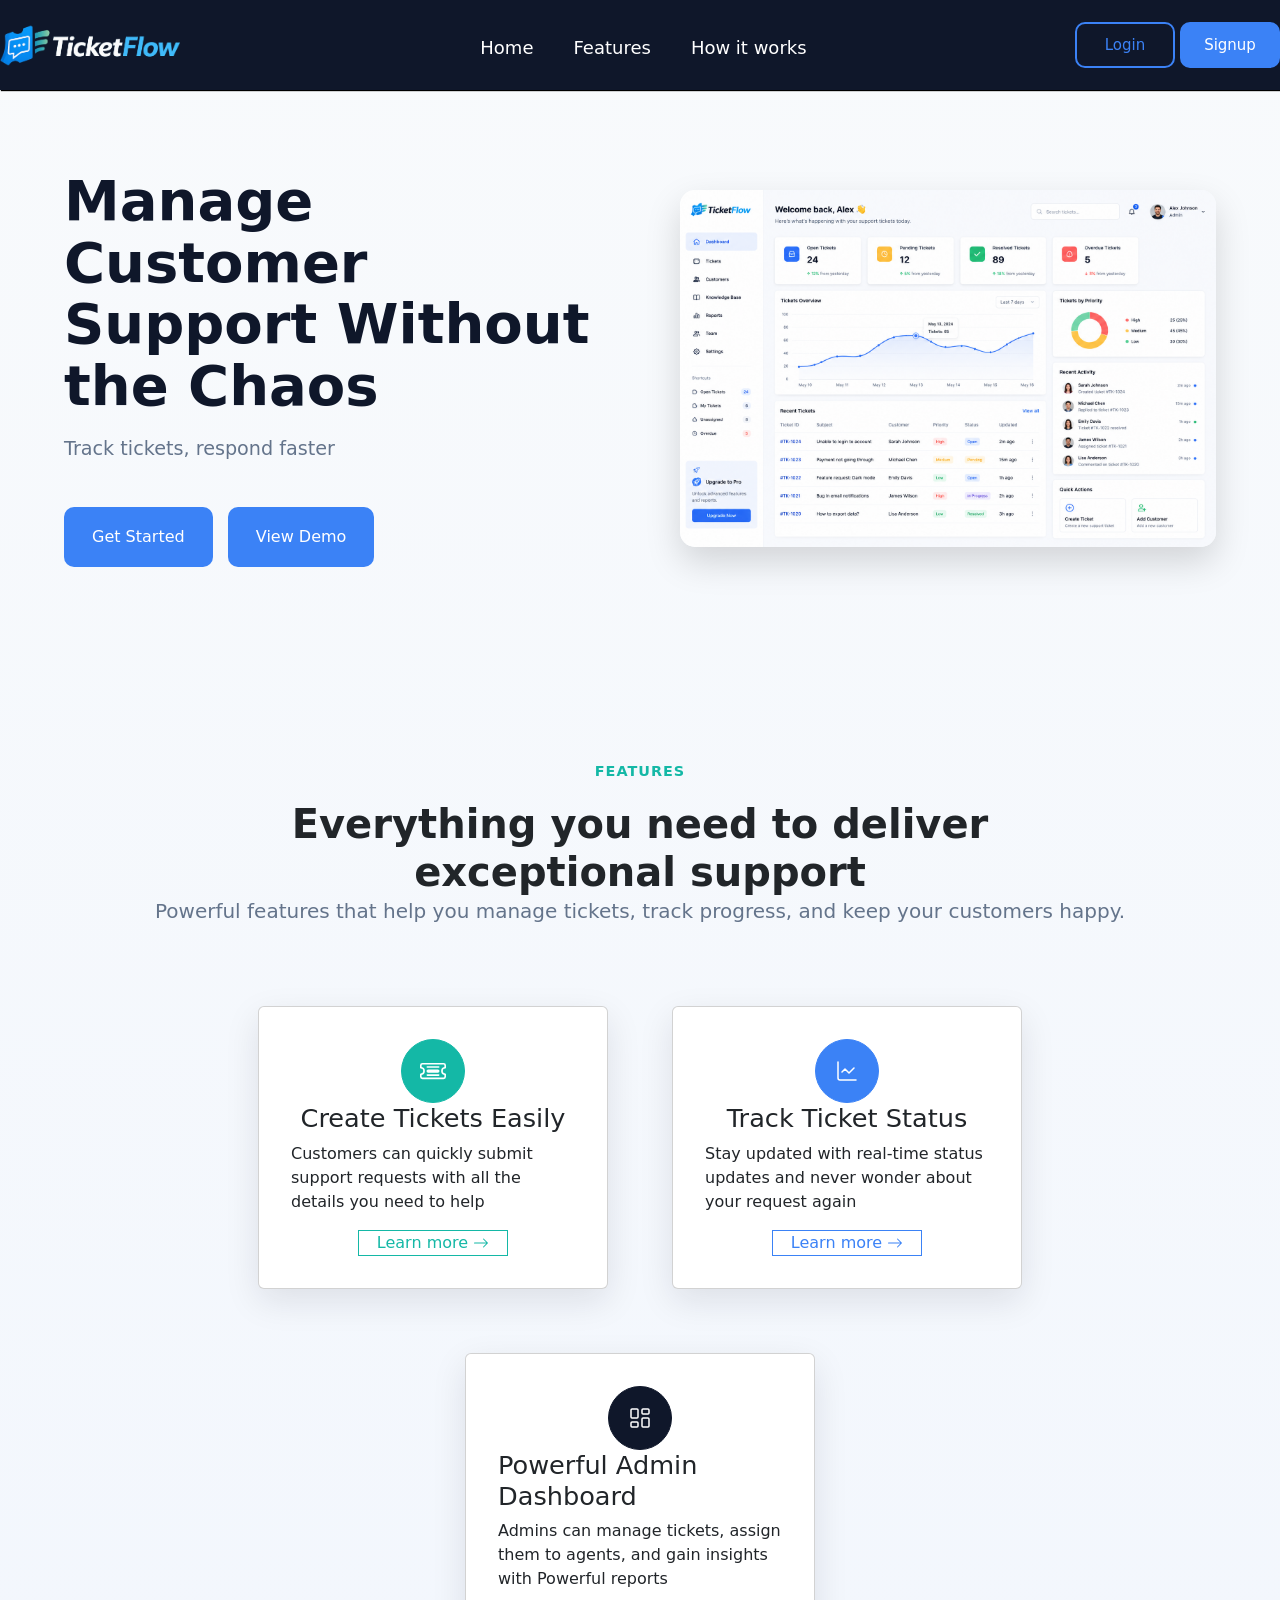
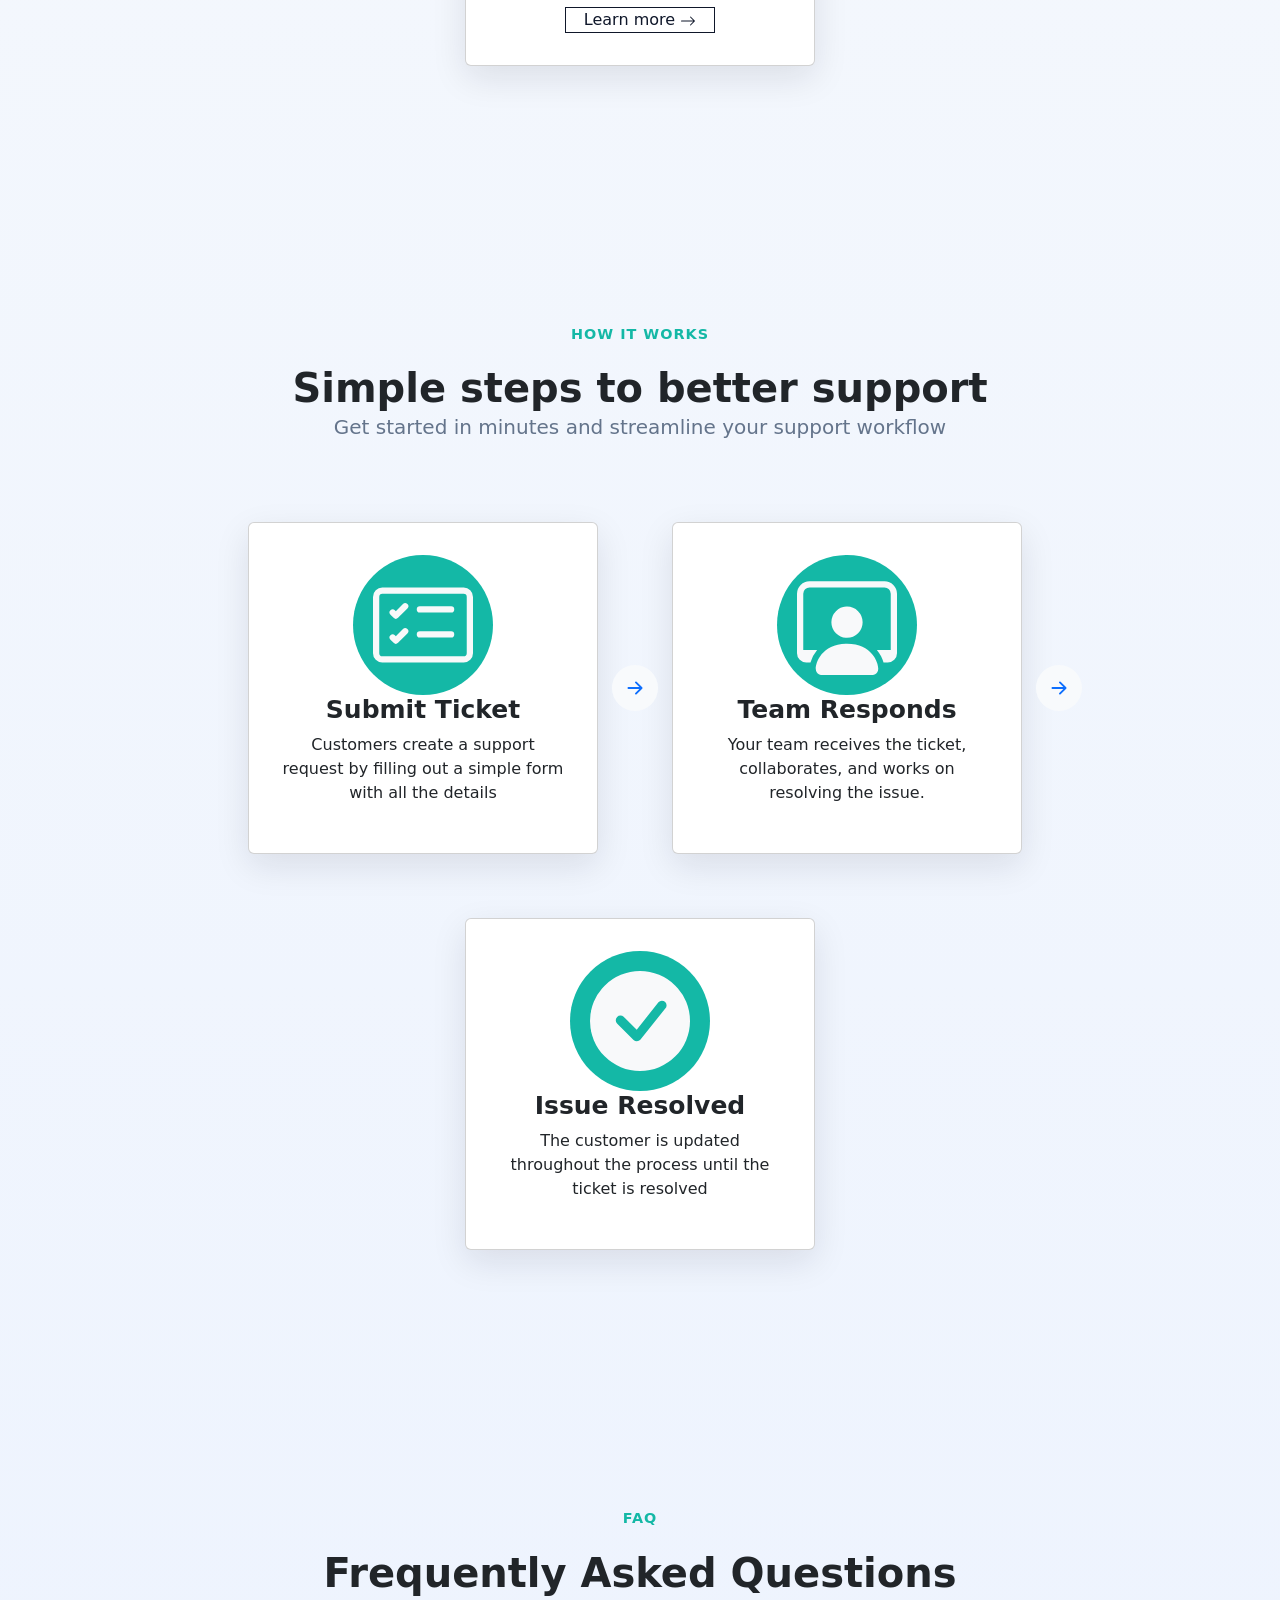
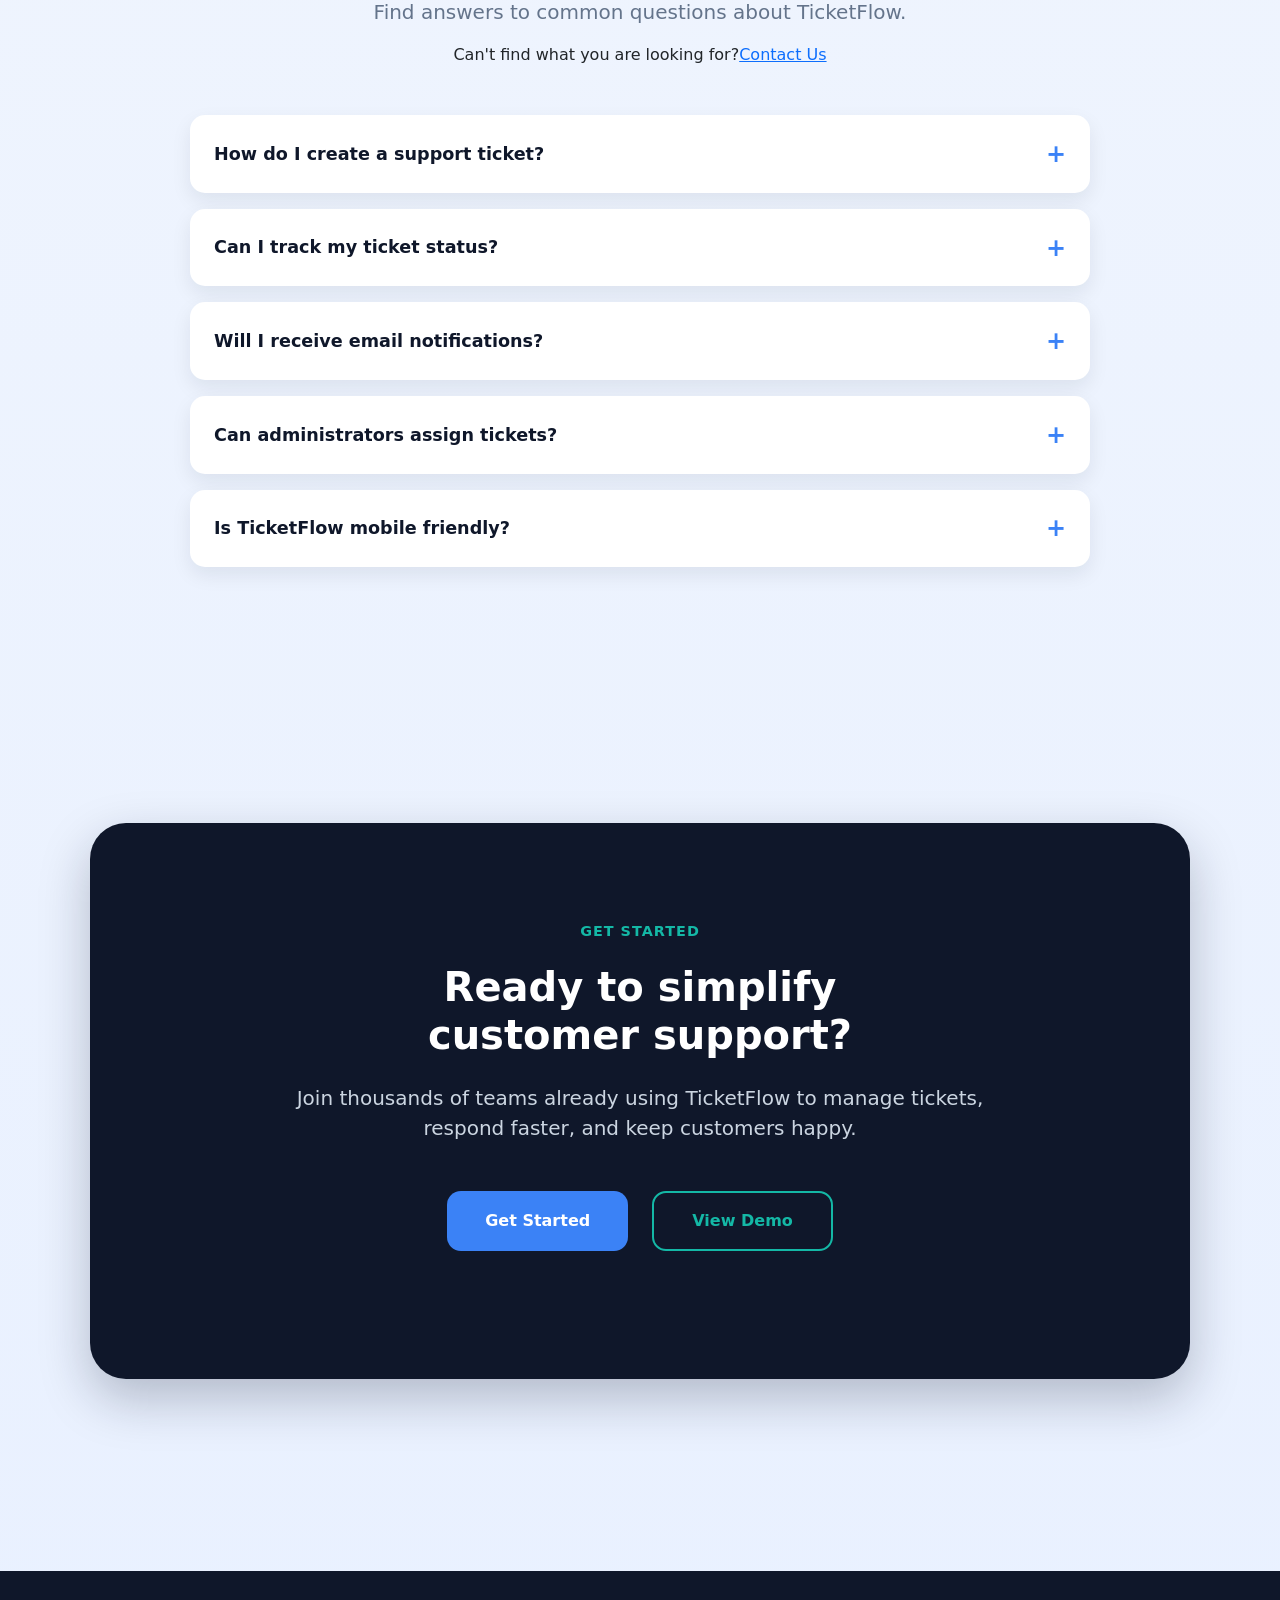
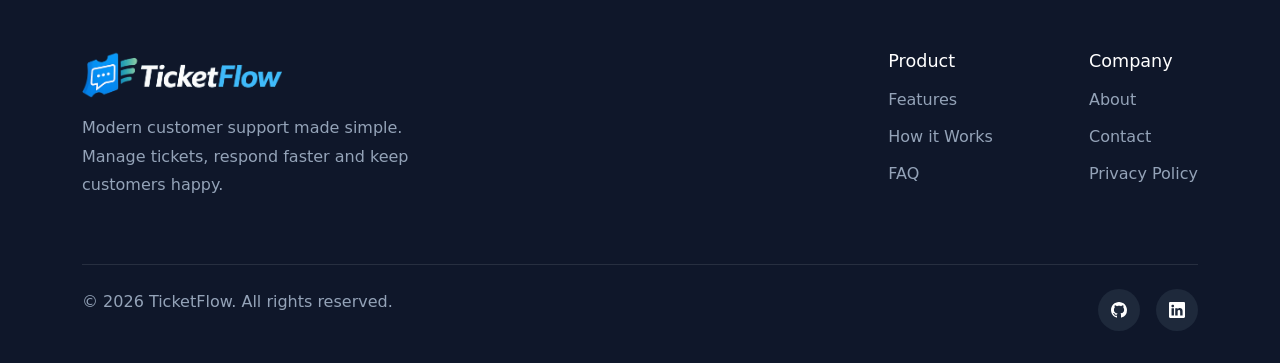
==== index.html @ e7058e16 "Initial commit" ====
<!DOCTYPE html>
<html lang="en">
<head>
    <meta charset="UTF-8">
    <meta name="viewport" content="width=device-width, initial-scale=1.0">
    <link rel="stylesheet" href="style.css">
    <link rel="preconnect" href="https://fonts.googleapis.com">
    <link rel="preconnect" href="https://fonts.gstatic.com" crossorigin>
    <link href="https://fonts.googleapis.com/css2?family=JetBrains+Mono:ital,wght@0,100..800;1,100..800&family=Noto+Rashi+Hebrew&family=Open+Sans:ital,wght@0,300..800;1,300..800&family=Poppins:ital,wght@0,100;0,200;0,300;0,400;0,500;0,600;0,700;0,800;0,900;1,100;1,200;1,300;1,400;1,500;1,600;1,700;1,800;1,900&display=swap" rel="stylesheet">
    <link rel="stylesheet" href="./bootstrap-5.3.0-alpha3-dist/css/bootstrap.min.css">
    <title>Homepage</title>
</head>
<body>
    <nav class="navbar">
        <div class="img">
            <img src="./logo.png" alt="logo" class="logo" width="200">
        </div>
        <div class="nav-container">
            <button class="nav-toggle">
                <span class="bar"></span>
                <span class="bar"></span>
                <span class="bar"></span>
            </button>
            <ul class="nav-links">
                <li><a href="#hero">Home</a></li>
                <li><a href="#features">Features</a></li>
                <li><a href="#how">How it works</a></li>
                
            </ul>
        </div>
        <div class="reg">
            <button class="login"><a href="">Login</a></button>
            <button class="signup"><a href="">Signup</a></button>
        </div>
    </nav>
    <main class="body">
        <section class="hero" id="hero">
            <div class="hero-left">
                <h1>Manage Customer Support Without the Chaos</h1>

                <p id="typing-text"></p>

                <div class="hero-btns">
                    <button class="herobtn">Get Started</button>
                    <button class="herobtn">View Demo</button>
                </div>
            </div>
            <div class="hero-right">
                <img src="./dash mpck.png" alt="img" class="dash" width="400" >
            </div>
        </section>

        <section class="features section" id="features">
            <div class="container">
            <header class="section-header">
                <h5 class="section-tag">FEATURES</h5>
                <h3 class="section-title">Everything you need to deliver exceptional support</h3>
                <p class="section-subtitle">Powerful features that help you manage tickets, track progress, and keep your customers happy.</p>
            </header>
            <div class="cards">
                <article class="card">
                    <div class="icon-box teal">
                        <svg xmlns="http://www.w3.org/2000/svg" width="26" height="26" fill="currentColor" class="bi bi-ticket-detailed" 
                        viewBox="0 0 16 16">
                        <path d="M4 5.5a.5.5 0 0 1 .5-.5h7a.5.5 0 0 1 0 1h-7a.5.5 0 0 1-.5-.5m0 5a.5.5 0 0 1 .5-.5h7a.5.5 0 0 1 0 1h-7a.5.5 0 0 1-.5-.5M5 7a1 1 0 0 0 0 2h6a1 1 0 1 0 0-2z"/>
                        <path d="M0 4.5A1.5 1.5 0 0 1 1.5 3h13A1.5 1.5 0 0 1 16 4.5V6a.5.5 0 0 1-.5.5 1.5 1.5 0 0 0 0 3 .5.5 0 0 1 .5.5v1.5a1.5 1.5 0 0 1-1.5 1.5h-13A1.5 1.5 0 0 1 0 11.5V10a.5.5 0 0 1 .5-.5 1.5 1.5 0 1 0 0-3A.5.5 0 0 1 0 6zM1.5 4a.5.5 0 0 0-.5.5v1.05a2.5 2.5 0 0 1 0 4.9v1.05a.5.5 0 0 0 .5.5h13a.5.5 0 0 0 .5-.5v-1.05a2.5 2.5 0 0 1 0-4.9V4.5a.5.5 0 0 0-.5-.5z"/>
                        </svg>
                    </div>
                    <h3>Create Tickets Easily</h3>
                    <p>Customers can quickly submit support requests with all the details you need to help</p>
                    <button class="learn-more teal">Learn more <svg xmlns="http://www.w3.org/2000/svg" width="16" height="16" fill="currentColor" class="bi bi-arrow-right" viewBox="0 0 16 16">
                    <path fill-rule="evenodd" d="M1 8a.5.5 0 0 1 .5-.5h11.793l-3.147-3.146a.5.5 0 0 1 .708-.708l4 4a.5.5 0 0 1 0 .708l-4 4a.5.5 0 0 1-.708-.708L13.293 8.5H1.5A.5.5 0 0 1 1 8"/>
                    </svg></button>
                </article>

                <article class="card">
                    <div class="icon-box blue">
                        <svg xmlns="http://www.w3.org/2000/svg" width="24" height="24" viewBox="0 0 24 24" fill="none" stroke="#ffff" stroke-width="1.5" stroke-linecap="round" stroke-linejoin="round" class="lucide lucide-chart-line-icon lucide-chart-line"><path d="M3 3v16a2 2 0 0 0 2 2h16"/><path d="m19 9-5 5-4-4-3 3"/></svg>
                    </div>
                    <h3>Track Ticket Status</h3>
                    <p>Stay updated with real-time status updates and never wonder about your request again</p>
                    <button class="learn-more blue">Learn more <svg xmlns="http://www.w3.org/2000/svg" width="16" height="16" fill="currentColor" class="bi bi-arrow-right" viewBox="0 0 16 16">
                    <path fill-rule="evenodd" d="M1 8a.5.5 0 0 1 .5-.5h11.793l-3.147-3.146a.5.5 0 0 1 .708-.708l4 4a.5.5 0 0 1 0 .708l-4 4a.5.5 0 0 1-.708-.708L13.293 8.5H1.5A.5.5 0 0 1 1 8"/>
                    </svg></button>
                </article>

                <article class="card">
                    <div class="icon-box dark">
                     <svg xmlns="http://www.w3.org/2000/svg" width="24" height="24" viewBox="0 0 24 24" fill="none" stroke="#ffff" stroke-width="1.5" stroke-linecap="round" stroke-linejoin="round" class="lucide lucide-layout-dashboard-icon lucide-layout-dashboard"><rect width="7" height="9" x="3" y="3" rx="1"/><rect width="7" height="5" x="14" y="3" rx="1"/><rect width="7" height="9" x="14" y="12" rx="1"/><rect width="7" height="5" x="3" y="16" rx="1"/></svg>  
                    </div>
                    <h3>Powerful Admin Dashboard</h3>
                    <p>Admins can manage tickets, assign them to agents, and gain insights with Powerful reports</p>
                    <button class="learn-more dark">Learn more <svg xmlns="http://www.w3.org/2000/svg" width="16" height="16" fill="currentColor" class="bi bi-arrow-right" viewBox="0 0 16 16">
                    <path fill-rule="evenodd" d="M1 8a.5.5 0 0 1 .5-.5h11.793l-3.147-3.146a.5.5 0 0 1 .708-.708l4 4a.5.5 0 0 1 0 .708l-4 4a.5.5 0 0 1-.708-.708L13.293 8.5H1.5A.5.5 0 0 1 1 8"/>
                    </svg></button>
                </article>
            </div>
            </div>
        </section>
        <section class="how section" id="how">
            <div class="container">
            <header class="section-header"> 
                <h5 class="section-tag">HOW IT WORKS</h5>
                <h3 class="section-title">Simple steps to better support</h3>
                <p class="section-subtitle">Get started in minutes and streamline your support workflow</p>
            </header>
            <article class="cards">
                <div class="card">
                    <div class="sub-ticket">
                        <svg xmlns="http://www.w3.org/2000/svg" width="100" height="100" fill="currentColor" class="bi bi-card-checklist text-light" viewBox="0 0 16 16">
                        <path d="M14.5 3a.5.5 0 0 1 .5.5v9a.5.5 0 0 1-.5.5h-13a.5.5 0 0 1-.5-.5v-9a.5.5 0 0 1 .5-.5zm-13-1A1.5 1.5 0 0 0 0 3.5v9A1.5 1.5 0 0 0 1.5 14h13a1.5 1.5 0 0 0 1.5-1.5v-9A1.5 1.5 0 0 0 14.5 2z"/>
                        <path d="M7 5.5a.5.5 0 0 1 .5-.5h5a.5.5 0 0 1 0 1h-5a.5.5 0 0 1-.5-.5m-1.496-.854a.5.5 0 0 1 0 .708l-1.5 1.5a.5.5 0 0 1-.708 0l-.5-.5a.5.5 0 1 1 .708-.708l.146.147 1.146-1.147a.5.5 0 0 1 .708 0M7 9.5a.5.5 0 0 1 .5-.5h5a.5.5 0 0 1 0 1h-5a.5.5 0 0 1-.5-.5m-1.496-.854a.5.5 0 0 1 0 .708l-1.5 1.5a.5.5 0 0 1-.708 0l-.5-.5a.5.5 0 0 1 .708-.708l.146.147 1.146-1.147a.5.5 0 0 1 .708 0"/>
                        </svg>
                    </div>
                    <div class="step-content">
                        <h4 class="text-dark">Submit Ticket</h4>
                        <p>Customers create a support request by filling out a simple form with all the details</p>
                    </div>                   
                </div>
                <div class="step-arrow">
                    <span class="arrow-circle">
                        <svg xmlns="http://www.w3.org/2000/svg" width="30" height="30" fill="currentColor" class="bi bi-arrow-right-short text-primary" viewBox="0 0 16 16">
                        <path fill-rule="evenodd" d="M4 8a.5.5 0 0 1 .5-.5h5.793L8.146 5.354a.5.5 0 1 1 .708-.708l3 3a.5.5 0 0 1 0 .708l-3 3a.5.5 0 0 1-.708-.708L10.293 8.5H4.5A.5.5 0 0 1 4 8"/>
                        </svg>
                    </span>
                </div>

                <div class="card">
                    <div class="sub-ticket">
                        <svg xmlns="http://www.w3.org/2000/svg" width="100" height="100" fill="currentColor" class="bi bi-person-workspace text-light" viewBox="0 0 16 16">
                        <path d="M4 16s-1 0-1-1 1-4 5-4 5 3 5 4-1 1-1 1zm4-5.95a2.5 2.5 0 1 0 0-5 2.5 2.5 0 0 0 0 5"/>
                        <path d="M2 1a2 2 0 0 0-2 2v9.5A1.5 1.5 0 0 0 1.5 14h.653a5.4 5.4 0 0 1 1.066-2H1V3a1 1 0 0 1 1-1h12a1 1 0 0 1 1 1v9h-2.219c.554.654.89 1.373 1.066 2h.653a1.5 1.5 0 0 0 1.5-1.5V3a2 2 0 0 0-2-2z"/>
                        </svg>
                    </div>
                    <div class="step-content">
                        <h4 class="text-dark">Team Responds</h4>
                        <p>Your team receives the ticket, collaborates, and works on resolving the issue.</p>
                    </div>                   
                </div>
                <div class="step-arrow">
                    <span class="arrow-circle">
                        <svg xmlns="http://www.w3.org/2000/svg" width="30" height="30" fill="currentColor" class="bi bi-arrow-right-short text-primary" viewBox="0 0 16 16">
                        <path fill-rule="evenodd" d="M4 8a.5.5 0 0 1 .5-.5h5.793L8.146 5.354a.5.5 0 1 1 .708-.708l3 3a.5.5 0 0 1 0 .708l-3 3a.5.5 0 0 1-.708-.708L10.293 8.5H4.5A.5.5 0 0 1 4 8"/>
                        </svg>
                    </span>
                </div>
                <div class="card">
                    <div class="sub-ticket">
                        <svg xmlns="http://www.w3.org/2000/svg" width="100" height="100" fill="currentColor" class="bi bi-check-circle-fill text-light" viewBox="0 0 16 16">
                        <path d="M16 8A8 8 0 1 1 0 8a8 8 0 0 1 16 0m-3.97-3.03a.75.75 0 0 0-1.08.022L7.477 9.417 5.384 7.323a.75.75 0 0 0-1.06 1.06L6.97 11.03a.75.75 0 0 0 1.079-.02l3.992-4.99a.75.75 0 0 0-.01-1.05z"/>
                        </svg>
                    </div>
                    <div class="step-content">
                        <h4 class="text-dark">Issue Resolved</h4>
                        <p>The customer is updated throughout the process until the ticket is resolved </p>
                    </div>           
            </article>
            </div>
        </section>
        <section class="faq-section section">
            <div class="container">
            <div class="section-header">
                <p class="section-tag">FAQ</p>

                <h3 class="section-title">Frequently Asked Questions</h3>

                <p class="section-subtitle">
                    Find answers to common questions about TicketFlow.
                </p>
                <p class="faq-contact">Can't find what you are looking for?<span><a href="">Contact Us</a></span></p>
            </div>
            <div class="faq-container">

            <div class="faq-item ">
                <button class="faq-question">
                    How do I create a support ticket?
                    <span class="icon">+</span>
                </button>

                <div class="faq-answer">
                    <p>
                        Simply click "Create Ticket", fill in the required details,
                        and submit your request. Our team will begin reviewing it immediately.
                    </p>
                </div>
            </div>

            <div class="faq-item">
                <button class="faq-question">
                    Can I track my ticket status?
                    <span class="icon">+</span>
                </button>

                <div class="faq-answer">
                    <p>
                        Yes. Every ticket has a status that updates in real time.
                    </p>
                </div>
            </div>

            <div class="faq-item">
                <button class="faq-question">
                    Will I receive email notifications?
                    <span class="icon">+</span>
                </button>

                <div class="faq-answer">
                    <p>
                        Yes. You'll receive notifications whenever your ticket status changes.
                    </p>
                </div>
                </div>

                <div class="faq-item">
                    <button class="faq-question">
                        Can administrators assign tickets?
                        <span class="icon">+</span>
                    </button>

                    <div class="faq-answer">
                        <p>
                            Administrators can assign tickets to agents and monitor progress.
                        </p>
                    </div>
                </div>

                <div class="faq-item">
                    <button class="faq-question">
                        Is TicketFlow mobile friendly?
                        <span class="icon">+</span>
                    </button>

                    <div class="faq-answer">
                        <p>
                            Yes. TicketFlow works well on desktops, tablets, and smartphones.
                        </p>
                    </div>
                </div>

            </div>
            </div>
        </section>
        
        <section class="cta">
            <div class="container">
            <div class="cta-content">

                <p class="section-tag">GET STARTED</p>

                <h2 class="section-title">
                    Ready to simplify <br>
                    customer support?
                </h2>

                <p class="section-subtitle">
                    Join thousands of teams already using TicketFlow to manage tickets,
                    respond faster, and keep customers happy.
                </p>

                <div class="cta-buttons">
                    <button class="cta-btn primary">
                        Get Started 
                    </button>

                    <button class="cta-btn secondary">
                        View Demo 
                    </button>
                </div>
            </div>
            </div>
        </section>
        <footer class="footer">
            <div class="container">
            <div class="footer-container">

                <div class="footer-brand">
                    <img src="./logo.png" alt="TicketFlow Logo" class="footer-logo">

                    <p>
                        Modern customer support made simple.
                        Manage tickets, respond faster and keep customers happy.
                    </p>
                </div>

                <div class="footer-links">

                    <div>
                        <h4>Product</h4>

                        <a href="#features">Features</a>
                        <a href="#how">How it Works</a>
                        <a href="#faq">FAQ</a>
                    </div>

                    <div>
                        <h4>Company</h4>

                        <a href="#">About</a>
                        <a href="#">Contact</a>
                        <a href="#">Privacy Policy</a>
                    </div>

                </div>

            </div>

            <div class="footer-bottom">

                <p>© 2026 TicketFlow. All rights reserved.</p>

                <div class="socials">

                    <a href="#">
                        <!-- Github -->
                        <svg xmlns="http://www.w3.org/2000/svg" width="16" height="16" fill="currentColor" class="bi bi-github" viewBox="0 0 16 16">
                        <path d="M8 0C3.58 0 0 3.58 0 8c0 3.54 2.29 6.53 5.47 7.59.4.07.55-.17.55-.38 0-.19-.01-.82-.01-1.49-2.01.37-2.53-.49-2.69-.94-.09-.23-.48-.94-.82-1.13-.28-.15-.68-.52-.01-.53.63-.01 1.08.58 1.23.82.72 1.21 1.87.87 2.33.66.07-.52.28-.87.51-1.07-1.78-.2-3.64-.89-3.64-3.95 0-.87.31-1.59.82-2.15-.08-.2-.36-1.02.08-2.12 0 0 .67-.21 2.2.82.64-.18 1.32-.27 2-.27s1.36.09 2 .27c1.53-1.04 2.2-.82 2.2-.82.44 1.1.16 1.92.08 2.12.51.56.82 1.27.82 2.15 0 3.07-1.87 3.75-3.65 3.95.29.25.54.73.54 1.48 0 1.07-.01 1.93-.01 2.2 0 .21.15.46.55.38A8.01 8.01 0 0 0 16 8c0-4.42-3.58-8-8-8"/>
                        </svg>
                    </a>

                    <a href="#">
                        <!-- LinkedIn -->
                        <svg xmlns="http://www.w3.org/2000/svg" width="16" height="16" fill="currentColor" class="bi bi-linkedin" viewBox="0 0 16 16">
                        <path d="M0 1.146C0 .513.526 0 1.175 0h13.65C15.474 0 16 .513 16 1.146v13.708c0 .633-.526 1.146-1.175 1.146H1.175C.526 16 0 15.487 0 14.854zm4.943 12.248V6.169H2.542v7.225zm-1.2-8.212c.837 0 1.358-.554 1.358-1.248-.015-.709-.52-1.248-1.342-1.248S2.4 3.226 2.4 3.934c0 .694.521 1.248 1.327 1.248zm4.908 8.212V9.359c0-.216.016-.432.08-.586.173-.431.568-.878 1.232-.878.869 0 1.216.662 1.216 1.634v3.865h2.401V9.25c0-2.22-1.184-3.252-2.764-3.252-1.274 0-1.845.7-2.165 1.193v.025h-.016l.016-.025V6.169h-2.4c.03.678 0 7.225 0 7.225z"/>
                        </svg>
                    </a>

                </div>

            </div>
            </div>
        </footer>

    </main>
</body>
<script>
    let navToggle = document.querySelector('.nav-toggle')
    let navLinks = document.querySelector('.nav-links')
    let reg = document.querySelector('.reg')
    let links = document.querySelectorAll(".nav-links a");
    navToggle.addEventListener('click', () =>{
        navToggle.classList.toggle('active');
        navLinks.classList.toggle('active');
        reg.classList.toggle('active');
        document.body.classList.toggle("no-scroll");
    })
    links.forEach(link => {
    link.addEventListener("click", () => {

        navToggle.classList.remove("active");
        navLinks.classList.remove("active");
        reg.classList.remove("active");
        document.body.classList.remove("no-scroll");

    });
    });
    //typing effect 
    const text = "Track tickets, respond faster and keep customers happy.";
    const target = document.getElementById("typing-text");

    let index = 0;
    let started = false;

    function typeText() {
    if (index < text.length) {
        target.innerHTML += text.charAt(index);
        index++;
        setTimeout(typeText, 80);     
    }
    }
    typeText();

    const faqs = document.querySelectorAll(".faq-item");

    faqs.forEach(item => {

        const question = item.querySelector(".faq-question");

        question.addEventListener("click", () => {

            faqs.forEach(faq => {
                if(faq !== item){
                    faq.classList.remove("active");
                }
            });

            item.classList.toggle("active");

        });

    });


   
</script>
</html>
---- style.css ----
*{
    margin: 0;
    padding: 0;
}
body{
    background: linear-gradient(180deg,#F8FAFC 0%,  #E8F0FF 100%);
    /* min-height:100vh; */
    font-family: 'Poppins', sans-serif;
}

.navbar{
    display: flex;
    justify-content: space-between;
    align-items: center;
    padding: 0 4rem;
    box-shadow: 1px 1px 1px rgb(0, 0, 0.1);
    background-color: #0F172A;
    height: 90px;

}
.logo{
    width: 180px;
}
.nav-container{
    display: flex;
    justify-content: space-around;
}
.nav-toggle{
    display: none;
    background: transparent;
    padding: 10px;
    border: none;
    cursor: pointer;
}
.bar{
    display: block;
    width: 30px;
    height: 4px;
    background: white;
    margin-bottom: 5px;
    transition: all 0.3s ease-in-out;
 }
.nav-links{
    display: flex;
    gap: 2.5rem;
    list-style: none;
    margin-bottom: -5px;
    font-size: 18px;
    font-weight: 500;
    color: #FFFF;


}
.nav-links li a{
    text-decoration: none;
    color: inherit;
    transition: all .3s ease;
    position: relative;
    
}
.nav-links li a.active{
    color:#14B8A6;
}
.nav-links li a:hover{
    cursor: pointer;
    color: #14B8A6;
}
.nav-links li a::after{
    content:"";
    position:absolute;
    left:0;
    bottom:-8px;

    width:0%;
    height:2px;

    background:#14B8A6;
    transition:.3s ease;
}
.nav-links li a:hover::after{
    width:100%;
}

.navbar button a{
    text-decoration: none;
    color: inherit;
    
}
.navbar button{
    padding: 10px 20px;
    width: 100px;
    border-radius: 10px;
    font-size: 15px;
    font-weight: 400;
}
.login{
    background: none;
    color:  #3B82F6;
    border: 2px solid  #3B82F6;
}
.login:hover{
    background-color:  #3B82F6;
    color: #FFFF;
    transition: 0.3s;
}
.signup{
    background-color:  #3B82F6;
    color: #FFFF; 
    border: 2px solid  #3B82F6;
}
.signup:hover{
    background: none;
    color:  #3B82F6;
    border: 2px solid  #3B82F6;
    transition: 0.3s;
}


.hero{
    line-height: 2pc;
    padding: 5rem 4rem;
    display:flex;
    justify-content: center;
    align-items:center; 
    gap: 5rem; 
}

.hero-left{
    flex: 1;
    max-width:550px;
    width:100%;
}
.hero-right{
    flex: 1;
    display: flex;
    justify-content: center;
}
.dash{
    width: 550px;
    max-width: 100%;
    border-radius: 15px;
    box-shadow: 0 15px 35px rgba(0,0,0,.15);
    animation: fadeUp 0.8s ease forwards;
    opacity: 0;
    animation-delay:0.3s ;

}


.hero h1{
    font-size: clamp(2.5rem, 6vw, 3.5rem);
    font-weight: 700;
    line-height: 1.1;
    margin-bottom: 1rem;
    color: #0F172A;
    animation: fadeUp 1s ease forwards;
}
@keyframes fadeUp{
    from{
        opacity: 0;
        transform: translateY(40px);
    }

    to{
        opacity: 1;
        transform: translateY(0);
    }
}
.hero p{
    font-size:1.2rem;
    color:#64748B;
    line-height:1.8;
    max-width:520px;
}
.herobtn a{
    text-decoration: none;
    color: inherit;
}
.herobtn{
    padding: 14px 28px;
    background-color: #3B82F6;
    color:white;
    border: none;
    border-radius: 10px;
    cursor:pointer;
    transition: all 0.3s ease;
    animation: fadeUp 0.8s ease forwards;
    margin-right: 10px;
    margin-top: 1.5rem;
}

.herobtn:hover{
    transform: translateY(-3px);
    box-shadow: 0 8px 20px rgba(59,130,246,.35);
}
.features{
    display: flex;
    justify-content: center;
    align-items: center;
    flex-direction: column;
    animation: fadeUp 0.8s ease forwards;
}

.section-tag{
    display: inline-block;
    color: #14B8A6;
    font-size: 0.9rem;
    font-weight: 600;
    letter-spacing: 1px;
    padding-bottom: 4px;
    /* border-bottom: 2px solid #14B8A6; */
    margin-bottom: 1rem;
    animation: fadeUp 0.8s ease forwards;
}
.section-title{
    text-align:center;
    font-size:clamp(2rem, 5vw, 2.5rem);
    font-weight:700;
    max-width:850px;
    margin:0 auto;
    line-height:1.2;
    animation: fadeUp 0.8s ease forwards;

}
.section-subtitle {
  font-size:20px ;  
  color:#64748B;
  text-align: center;
  animation: fadeUp 0.8s ease forwards;

}
.cards{
    display: flex;
    justify-content: center;
    align-items: center;
    flex-wrap: wrap;
    margin-top: 3rem;
    animation: fadeUp 0.8s ease forwards;
}
.card{
    width:100%;
    max-width:350px;
    padding: 2rem;
    margin: 2rem ;
    box-shadow:0 12px 35px rgba(15,23,42,.10);
    display: flex;
    justify-content: center;
    align-items:center;
    border-radius: 20px;


}
.card{
    transition:.3s ease;
}

.card:hover{
    transform:translateY(-8px);
    box-shadow:0 20px 40px rgba(15,23,42,.12);
}
.icon-box{
width:64px;
height:64px;
border-radius:50%;
display:flex;
justify-content:center;
align-items:center;
}
.teal{
    background-color: #14B8A6;
}
.blue{
    background-color: #3B82F6;
}
.dark{
    background-color: #0F172A;
}
.bi-ticket-detailed{
    color: #FFFF;
    font-weight: 900;
}
.card h3{
    font-size: clamp(1.4rem, 2vw, 2rem);
}
.learn-more{
    width: 150px;
    background: white;
    transition: 0.3s ease;
}
.learn-more:hover{
    color: white;
    cursor: pointer;
    transform: translateY(-3px);
    box-shadow: 0 8px 20px rgba(97, 98, 100, 0.35);
}
.teal{
    color:#14B8A6;
    border:1px solid #14B8A6;
}

.teal:hover{
    background:#14B8A6;
    color:white;
}

.blue{
    color:#3B82F6;
    border:1px solid #3B82F6;
}

.blue:hover{
    background:#3B82F6;
    color:white;
}

.dark{
    color:#0F172A;
    border:1px solid #0F172A;
}

.dark:hover{
    background:#0F172A;
    color:white;
}
.section-header{
    text-align: center;
}

.sub-ticket{
    background-color: #14B8A6;
    border-radius: 50%;
    padding: 20px;
}

.step-content{
    text-align: center;
}
.step-content h4{
    font-weight: 700;
    font-size: 25px;
}
.step-arrow{
    position: relative;
    width: 10px;
    display: flex;
    justify-content: center;
    align-items: center;

}
/* .step-arrow::before{
    content: "";
    border-top: 2px dashed black;
    position: absolute;
    width: 100%;
    left: 0;
    top: 50%;
} */
/* .step-arrow svg{
    position: relative;
    z-index: 2;
    padding: 6px;
    
} */
.arrow-circle{
    position: relative;
    z-index: 2;
    background: #F8FAFC;
    padding: 8px;
    border-radius: 50%;
}
/* .step-arrow::after{
    content: "";
    position: absolute;
    width: 10px;
    height: 10px;
    background: #3B82F6;
    border-radius: 50%;
    right: -5px;

} */
@media (max-width:1100px) {
    .step-arrow{display: none;}
}

.faq-section h3{
    font-size: clamp(2rem, 5vw, 2.5rem);
}
.faq-container{
    max-width:900px;
    margin:3rem auto;
}

.faq-item{
    background:#fff;
    border-radius:15px;
    margin-bottom:1rem;
    overflow:hidden;
    box-shadow:0 8px 20px rgba(15,23,42,.08);
    transition:.3s;
}

.faq-question{
    width:100%;
    padding:1.3rem 1.5rem;
    background:none;
    border:none;
    display:flex;
    justify-content:space-between;
    align-items:center;
    cursor:pointer;
    font-size:1.1rem;
    font-weight:600;
    color:#0F172A;
}

.faq-answer{
    max-height:0;
    overflow:hidden;
    transition:max-height .35s ease;
}

.faq-answer p{
    padding:0 1.5rem 1.5rem;
    color:#64748B;
    line-height:1.8;
}

.icon{
    font-size:1.5rem;
    color:#3B82F6;
    transition:.3s;
}

.faq-item.active .faq-answer{
    max-height:180px;
}

.faq-item.active .icon{
    transform:rotate(45deg);
}
.features,
.how,
.faq-section{
    padding:7rem 2rem;
}
.cta{
    padding:6rem 2rem;
}

.cta-content{
    max-width:1100px;
    margin:auto;
    background:#0F172A;
    border-radius:36px;
    padding:6rem 4rem;
    text-align:center;
    position:relative;
    overflow:hidden;
    box-shadow:0 20px 50px rgba(15,23,42,.25);
}
.cta .section-tag{
    margin-bottom:1rem;
}

.cta .section-title{
    color:white;
    max-width:700px;
    margin:auto;
}

.cta .section-subtitle{
    color:#CBD5E1;
    max-width:700px;
    margin:1.5rem auto 3rem;
}
.cta-buttons{
    display:flex;
    justify-content:center;
    gap:1.5rem;
    flex-wrap:wrap;

    margin-bottom:2rem;
}
.cta-btn{
    padding:16px 38px;
    border-radius:14px;
    font-size:1rem;
    font-weight:600;
    cursor:pointer;
    transition:.3s;
}
.primary{
    background:#3B82F6;
    color:white;
    border:none;
}

.primary:hover{
    transform:translateY(-4px);
    box-shadow:0 15px 30px rgba(59,130,246,.4);
}
.secondary{
    background:transparent;
    color:#14B8A6;

    border:2px solid #14B8A6;
}

.secondary:hover{
    background:#14B8A6;
    color:white;
}

@media(max-width:768px){

.cta-content{
    padding:4rem 2rem;
}

.cta .section-title{
    font-size:2.2rem;
}

.cta-buttons{
    flex-direction:column;
}

.cta-btn{
    width:100%;
}

.cta-features{
    flex-direction:column;
    gap:1rem;
}

}
/* =======================
        FOOTER
======================= */

.footer{
    margin-top:6rem;
    background:#0F172A;
    color:#fff;
    padding:5rem 4rem 2rem;
}

.footer-container{
    max-width:1200px;
    margin:auto;

    display:flex;
    justify-content:space-between;
    gap:4rem;

    flex-wrap:wrap;
}

.footer-brand{
    flex:1;
    min-width:280px;
}

.footer-logo{
    width:200px;
    margin-bottom:1rem;
}

.footer-brand p{
    max-width:360px;
    line-height:1.8;
    color:#94A3B8;
}

.footer-links{
    display:flex;
    gap:6rem;
}

.footer-links div{
    display:flex;
    flex-direction:column;
}

.footer-links h4{
    margin-bottom:1rem;
    font-size:1.1rem;
}

.footer-links a{
    color:#94A3B8;
    text-decoration:none;
    margin-bottom:.8rem;
    transition:.3s;
}

.footer-links a:hover{
    color:#14B8A6;
    transform:translateY(-4px);

}

.footer-bottom{
    max-width:1200px;
    margin:3rem auto 0;
    padding-top:1.5rem;
    border-top:1px solid rgba(255,255,255,.1);
    display:flex;
    justify-content:space-between;
    align-items:center;
    flex-wrap:wrap;
    gap:1rem;
}

.footer-bottom p{
    color:#94A3B8;
}

.socials{
    display:flex;
    gap:1rem;
}

.socials a{
    width:42px;
    height:42px;

    border-radius:50%;

    background:#1E293B;

    display:flex;
    justify-content:center;
    align-items:center;

    color:white;

    transition:.3s;
}

.socials a:hover{
    background:#14B8A6;
    transform:translateY(-4px);
}

.container{
    width:min(1200px,90%);
    margin:auto;
}
@media (max-width:980px) {
   
    .nav-links, .reg{
        display: none;
        flex-direction: column;
        align-items: flex-start;
        gap: 1.7rem !important;
        position: absolute;
        height: 100vh;
        width: 250px;
        top: 0;
        right: 0;
        padding: 5rem 1.5rem;
        box-shadow: 0px 10px 100px rgba(0, 0, 0, 0.5);
        backdrop-filter: blur(10px);
    }
    .nav-toggle{
        display: block;
        z-index: 999;
        background-color: inherit;
        
    }
     .nav-container .nav-links.active{
        display: flex;
        background-color: #0F172A;
        z-index: 99;
    }
    .reg.active{
    display: flex;
    z-index: 99;

    }
    .reg{
    position: absolute;
    top: 250px;   
    right: 0;
    width: 250px;
    flex-direction: column;
    gap: 1rem;
    padding: 0 1.5rem;
    background: #0F172A;
    }
    .nav-toggle.active .bar:nth-child(2) {
        opacity: 0;
    }
    .nav-toggle.active .bar:nth-child(1) {
        transform: translateY(8px) rotate( 45deg);
    }
    .nav-toggle.active .bar:nth-child(3) {
        transform: translateY(-10px) rotate( -45deg);
    }
    body.no-scroll{
    overflow: hidden;
   }

   .hero{
    display: flex;
    flex-direction: column;
    padding:3rem 1.5rem;
    gap:2rem;
    margin: auto;
   }
   .navbar{
    padding:0 1rem;
   }

   
}
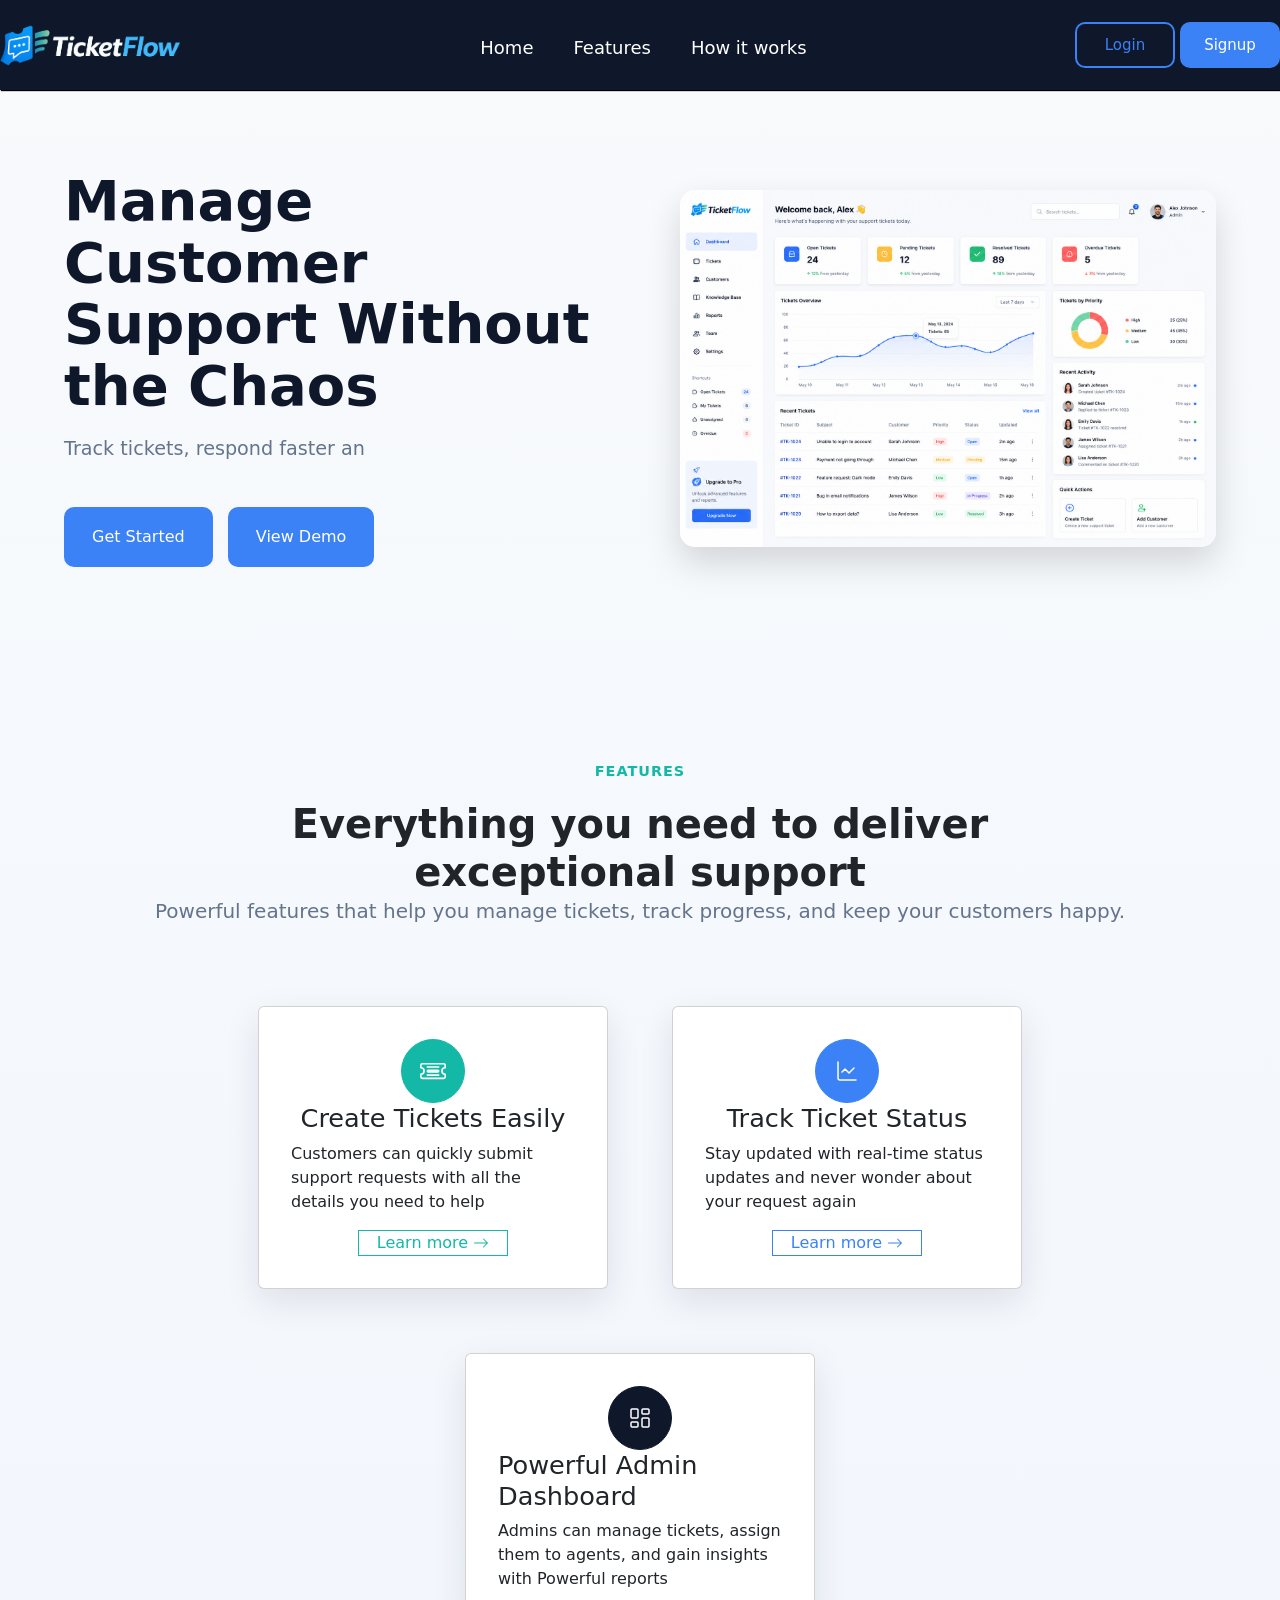
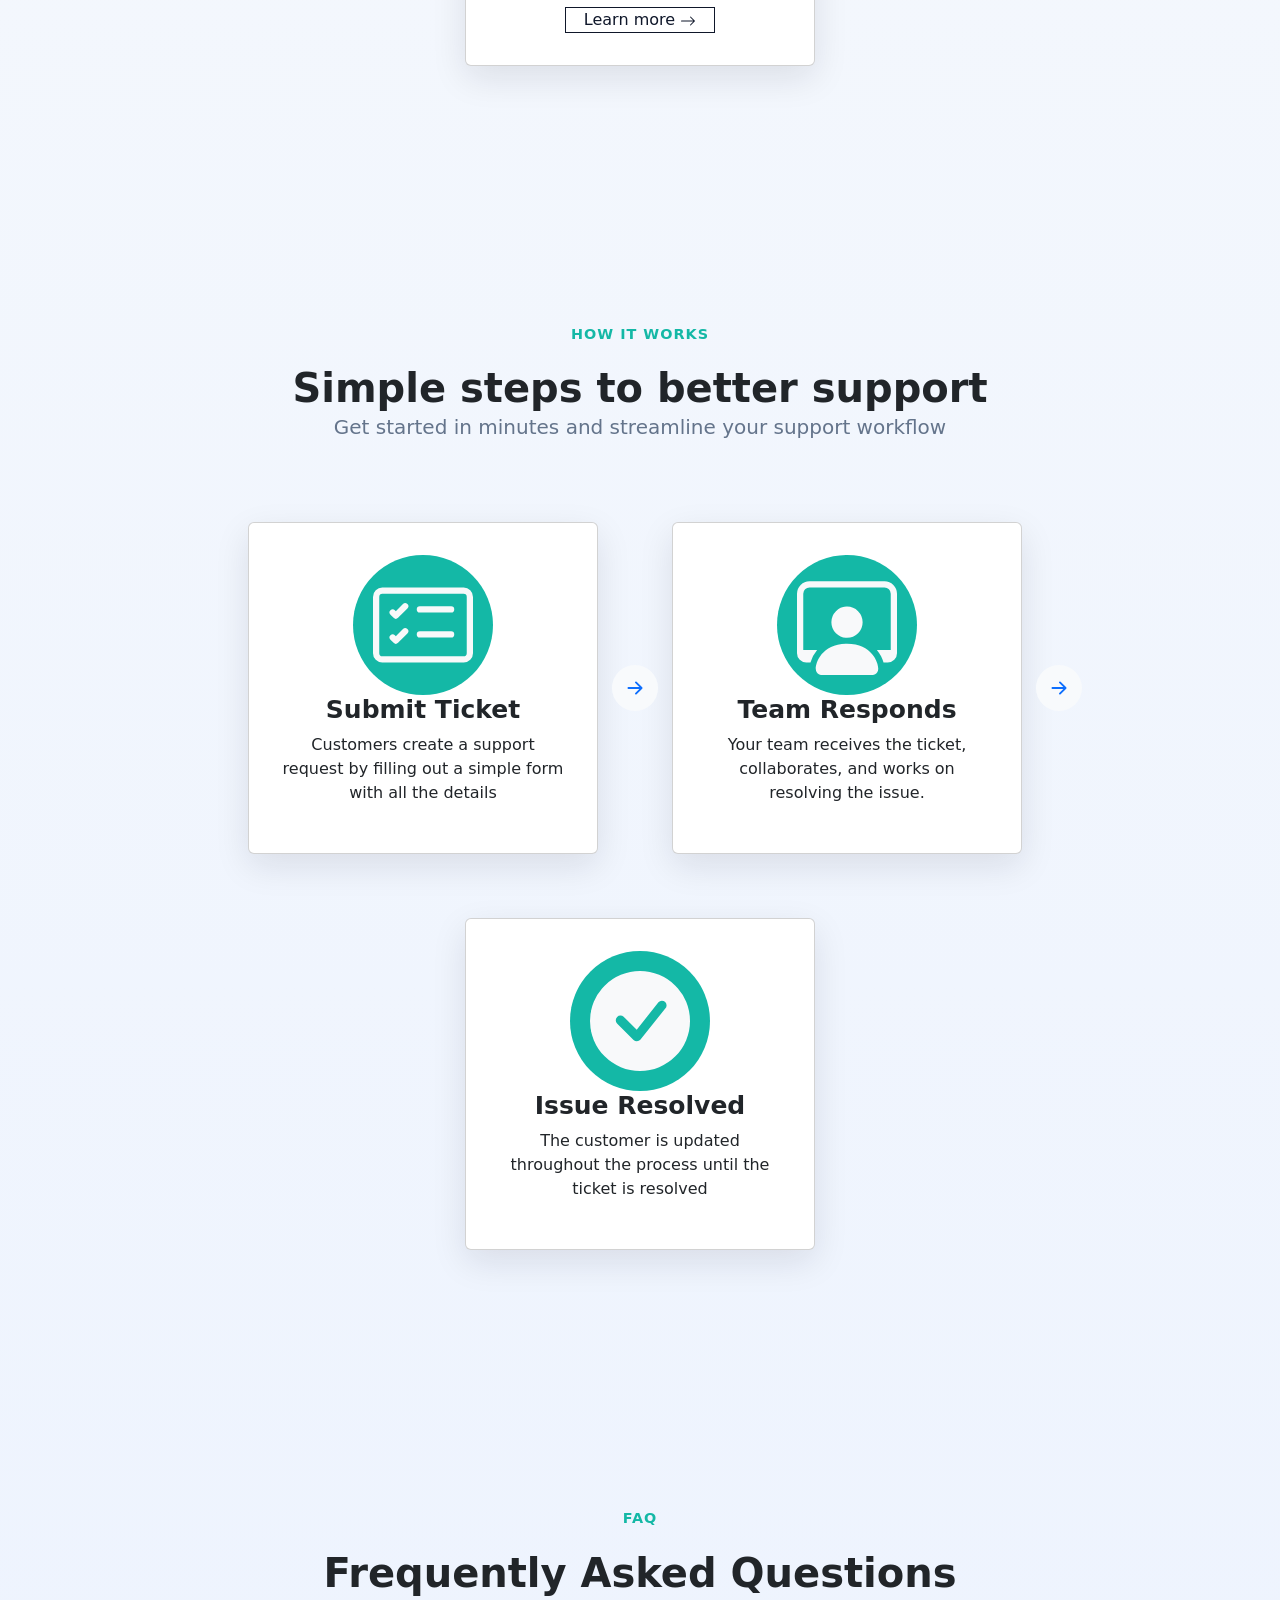
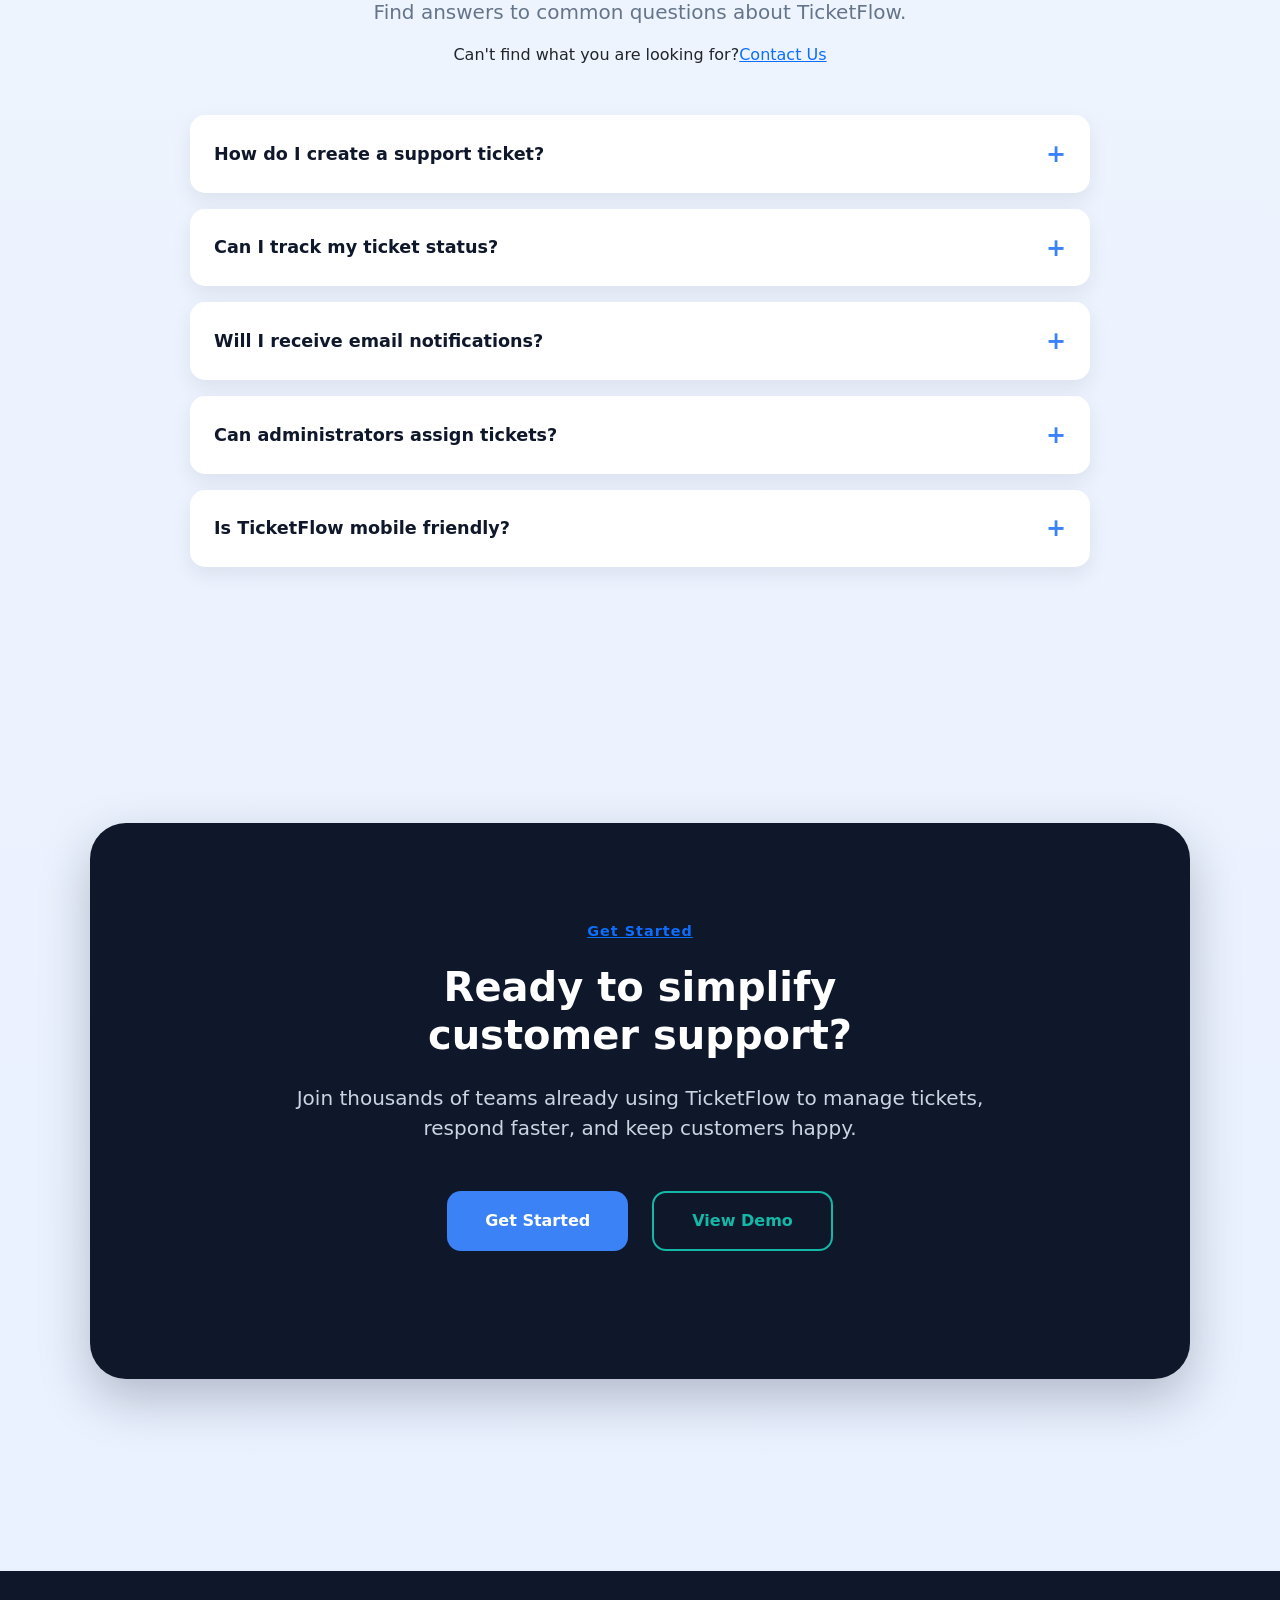
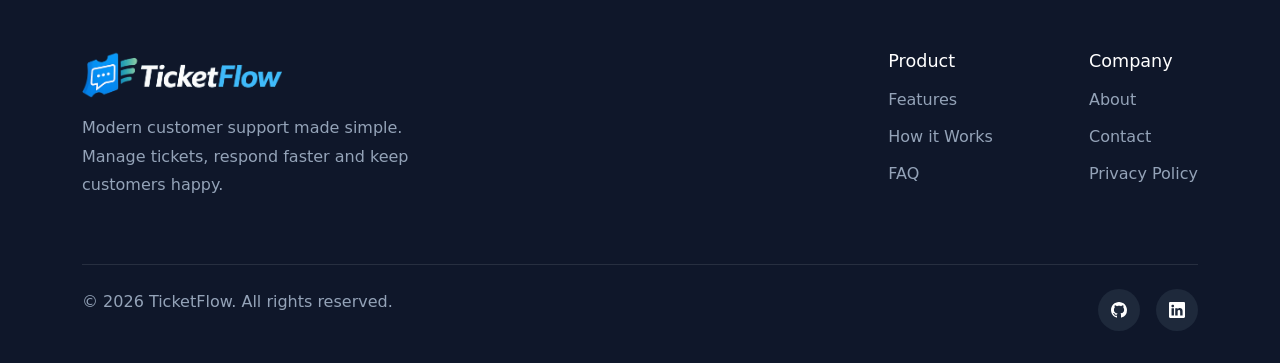
==== commit 9c0e0db8: "Create login page # Please enter the commit message for your changes. Lines starting" ====
--- a/index.html
+++ b/index.html
@@ -29,7 +29,7 @@
             </ul>
         </div>
         <div class="reg">
-            <button class="login"><a href="">Login</a></button>
+            <button class="login"><a href="./login.html">Login</a></button>
             <button class="signup"><a href="">Signup</a></button>
         </div>
     </nav>
@@ -41,7 +41,8 @@
                 <p id="typing-text"></p>
 
                 <div class="hero-btns">
-                    <button class="herobtn">Get Started</button>
+                    <button class="herobtn"><a href="./login.html">Get Started</a>
+                    </button>
                     <button class="herobtn">View Demo</button>
                 </div>
             </div>
@@ -245,7 +246,7 @@
             <div class="container">
             <div class="cta-content">
 
-                <p class="section-tag">GET STARTED</p>
+                <p class="section-tag"><a href="./login.html">Get Started</a></p>
 
                 <h2 class="section-title">
                     Ready to simplify <br>
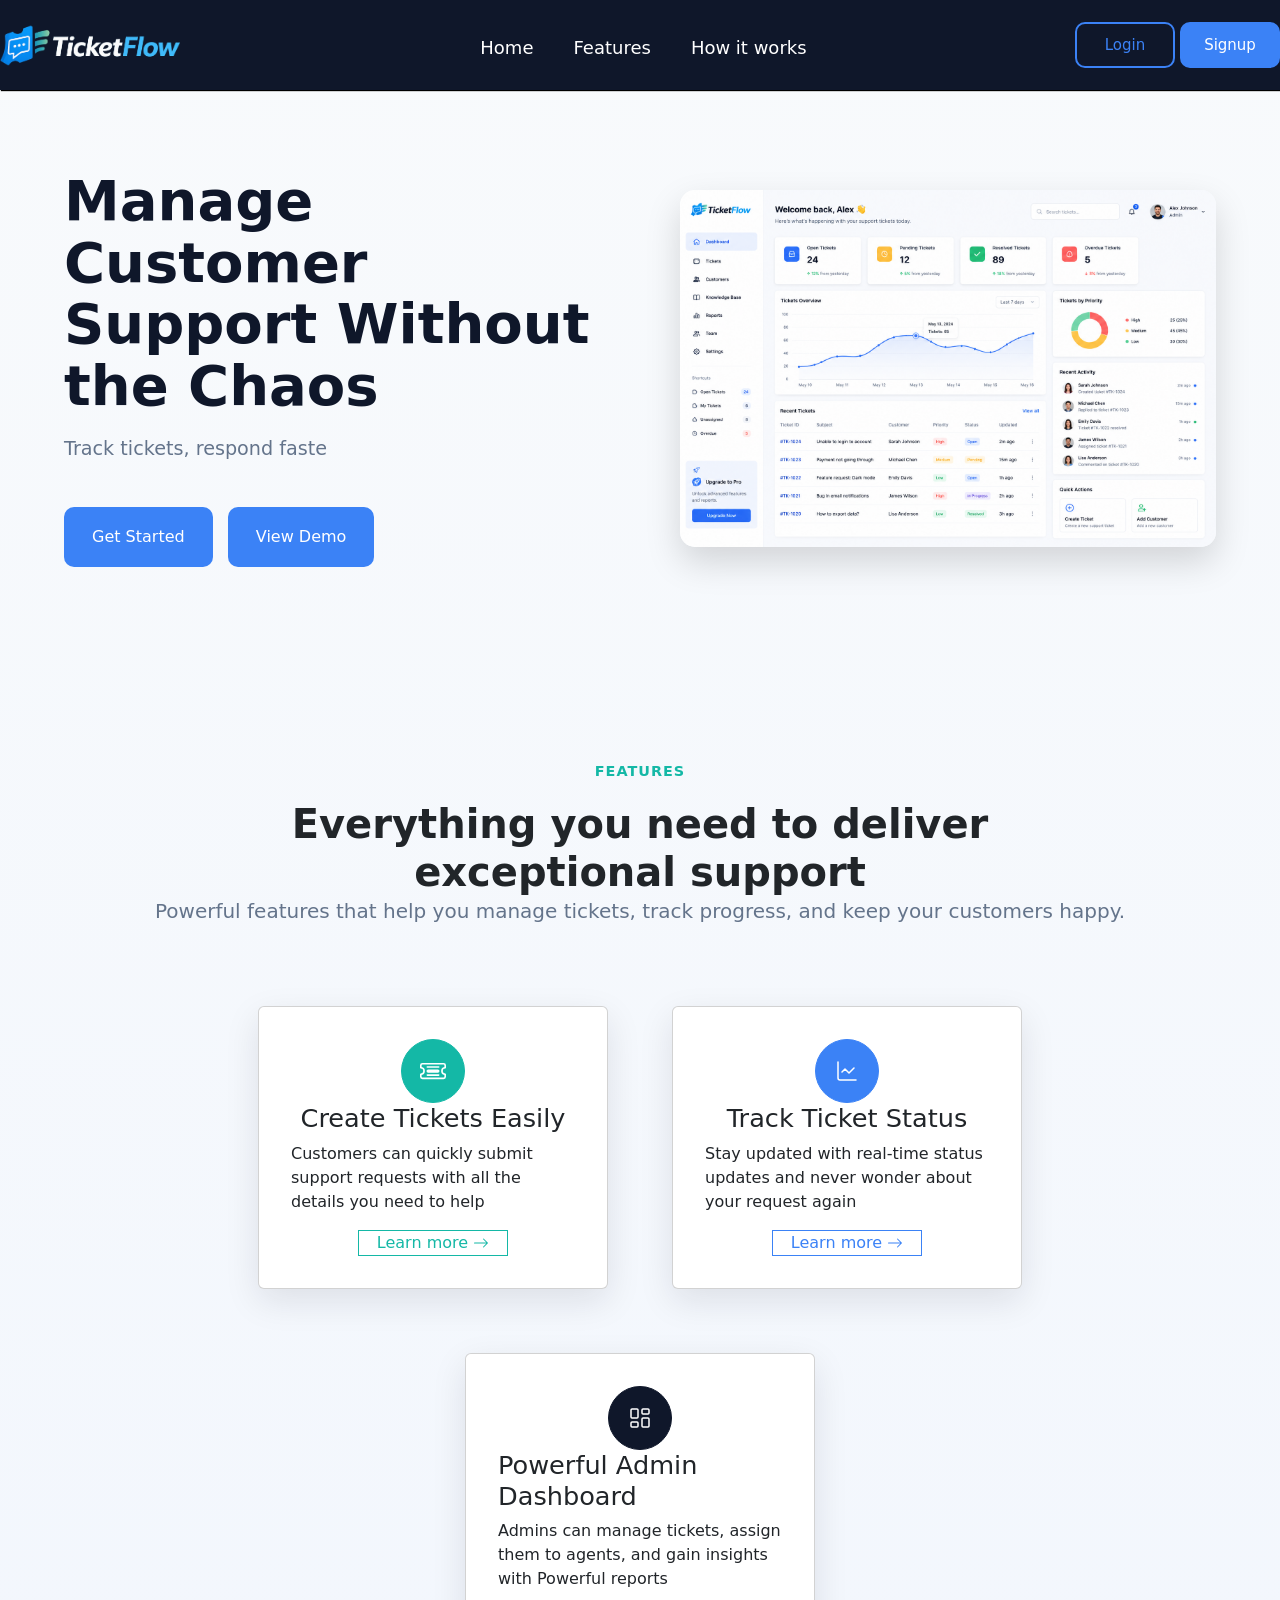
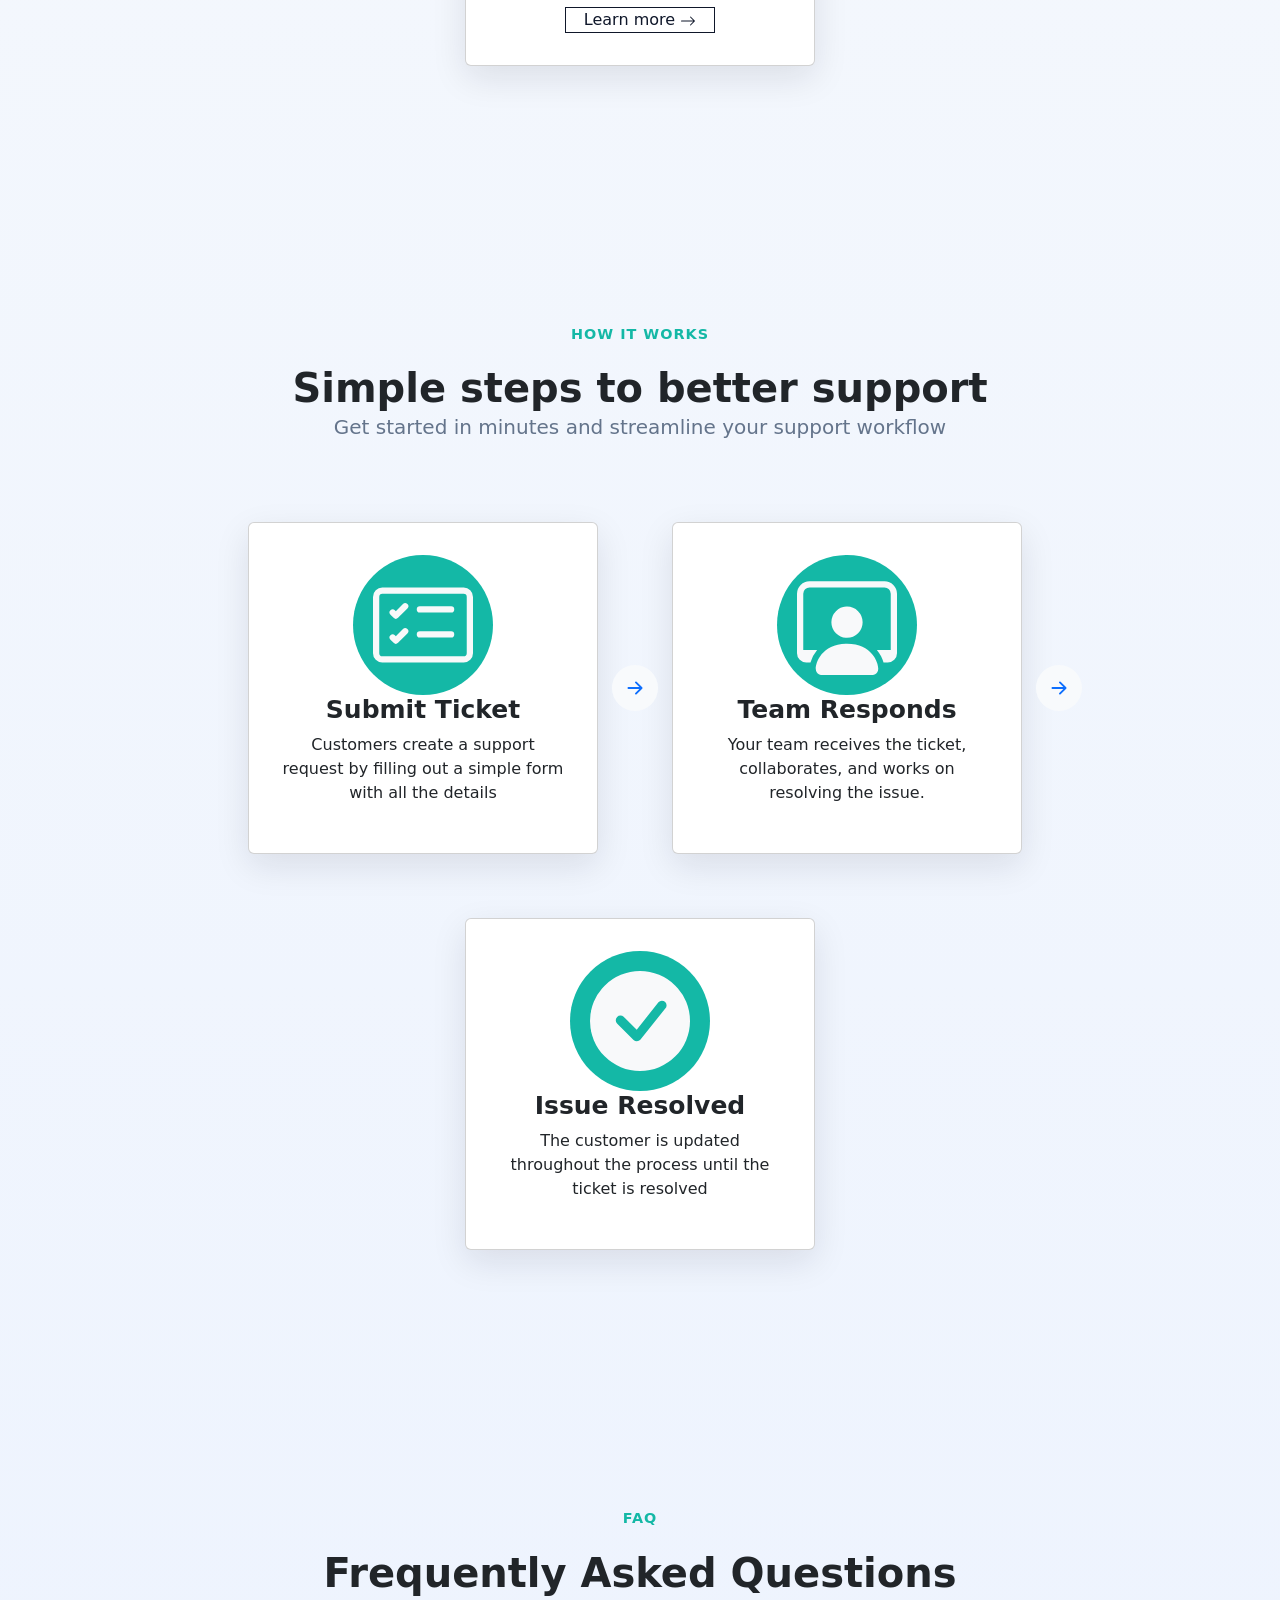
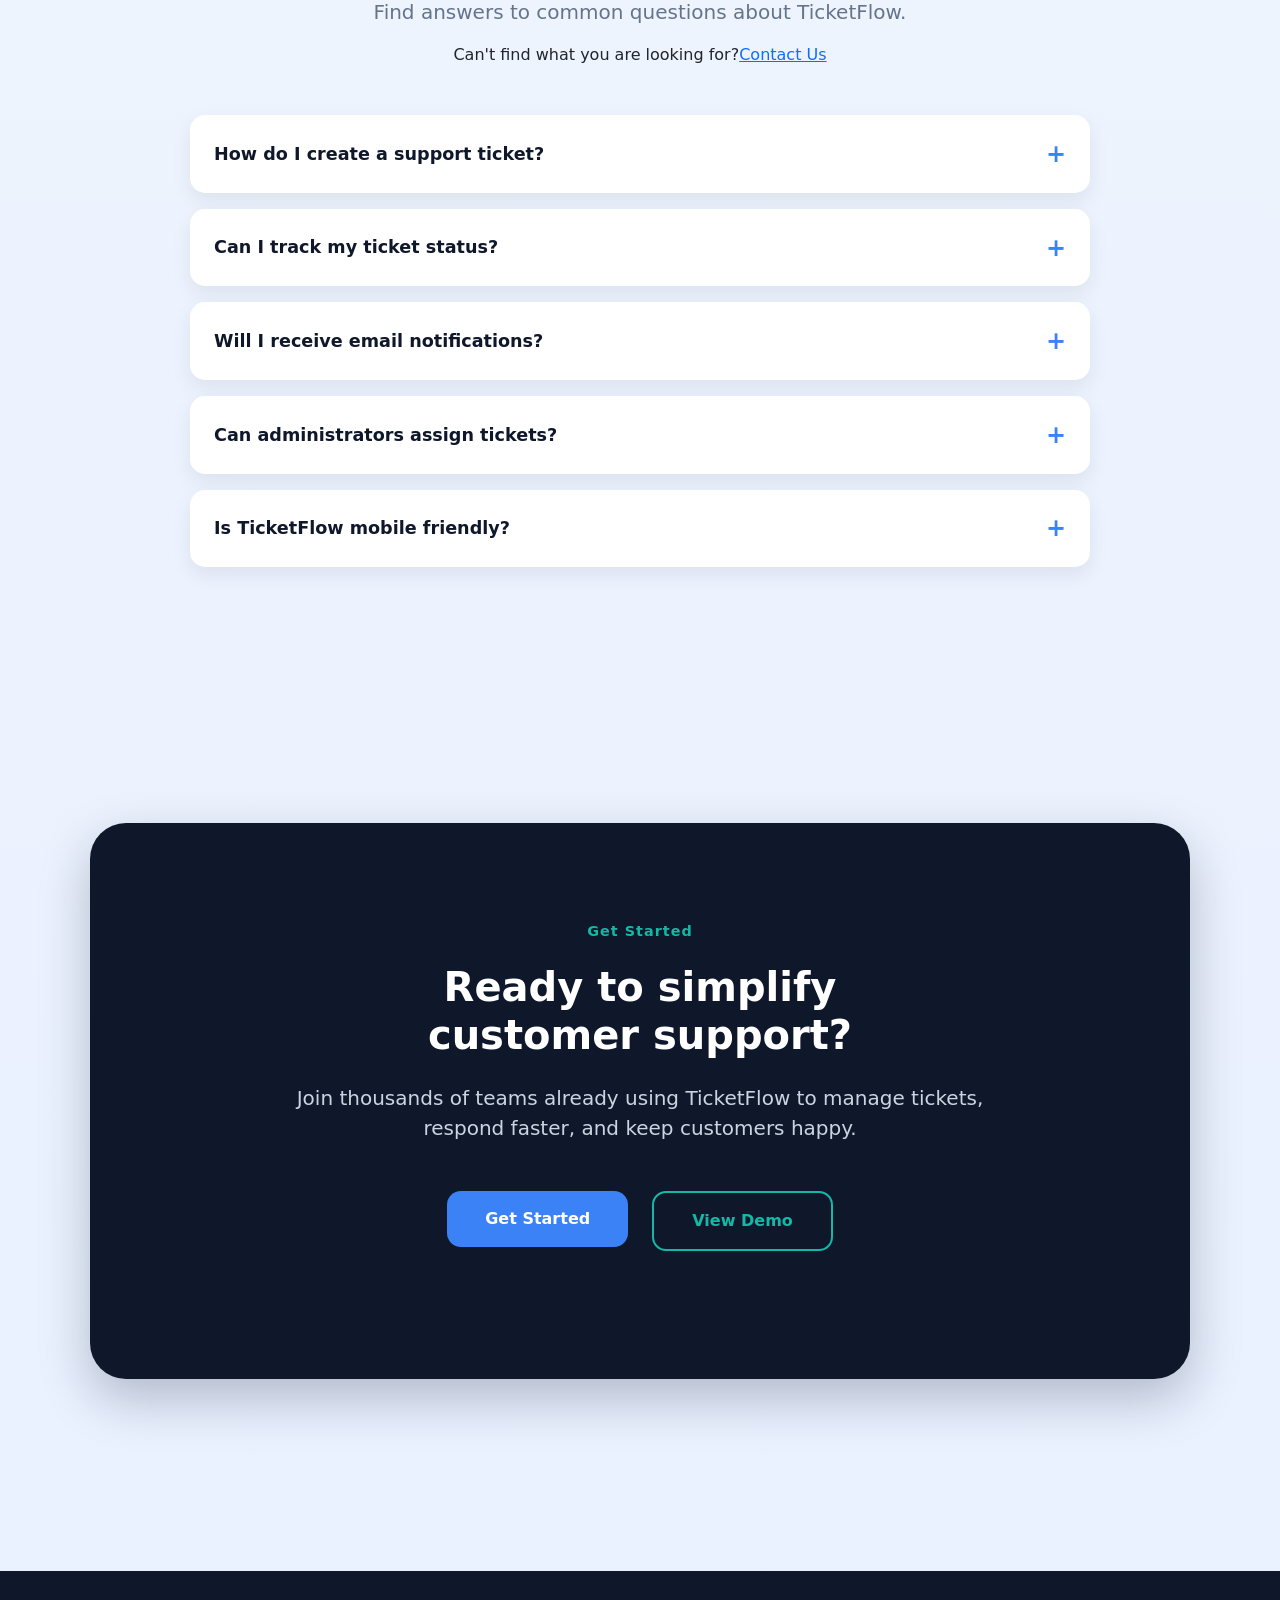
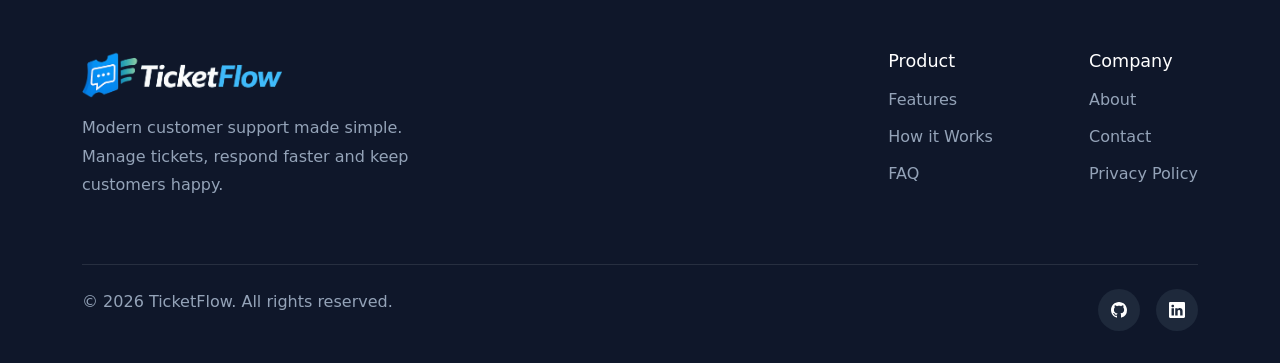
==== commit 166e76f0: "add login and signup page" ====
--- a/index.html
+++ b/index.html
@@ -41,8 +41,8 @@
                 <p id="typing-text"></p>
 
                 <div class="hero-btns">
-                    <button class="herobtn"><a href="./login.html">Get Started</a>
-                    </button>
+                    <a href="./login.html"><button class="herobtn">Get Started
+                    </button></a>
                     <button class="herobtn">View Demo</button>
                 </div>
             </div>
@@ -244,9 +244,8 @@
         
         <section class="cta">
             <div class="container">
-            <div class="cta-content">
-
-                <p class="section-tag"><a href="./login.html">Get Started</a></p>
+            <div class="cta-content">            
+                <p class="section-tag">Get Started</p>
 
                 <h2 class="section-title">
                     Ready to simplify <br>
@@ -259,9 +258,11 @@
                 </p>
 
                 <div class="cta-buttons">
+                    <a href="./login.html">
                     <button class="cta-btn primary">
                         Get Started 
                     </button>
+                    </a>
 
                     <button class="cta-btn secondary">
                         View Demo 
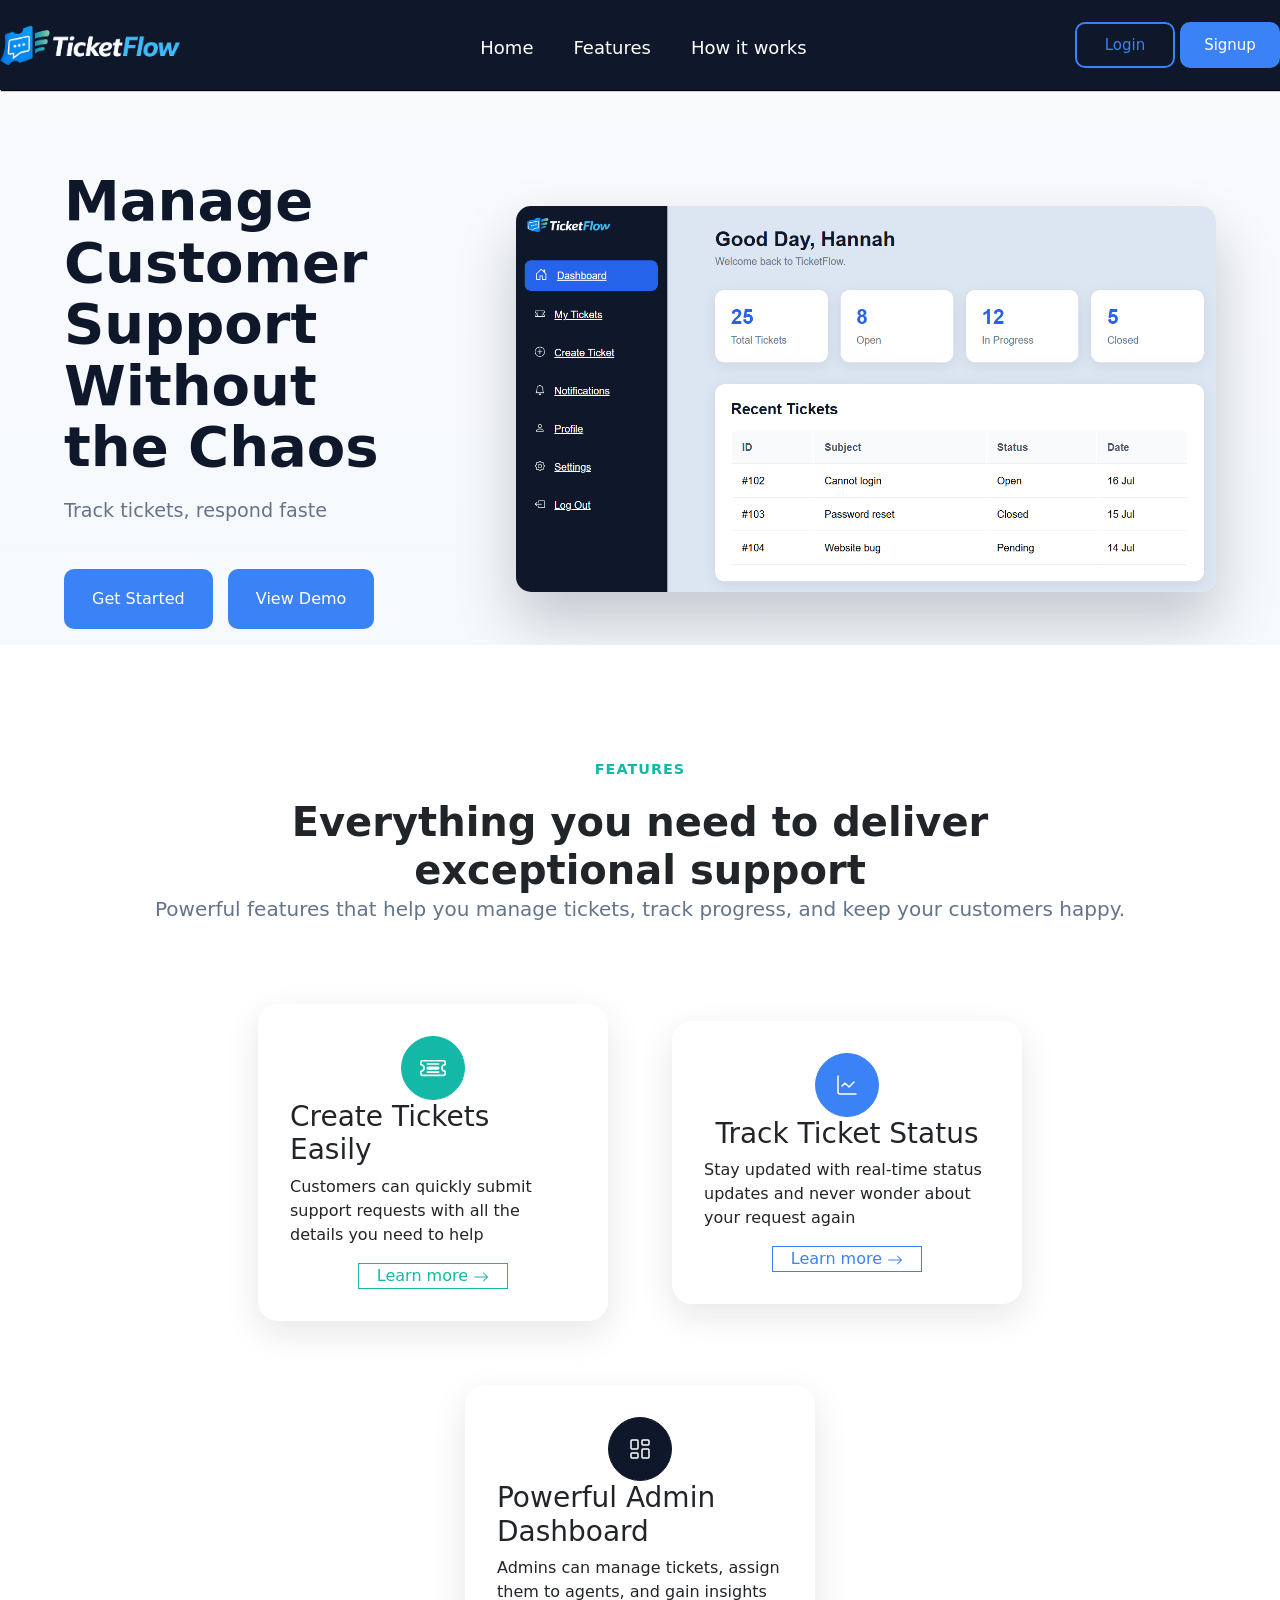
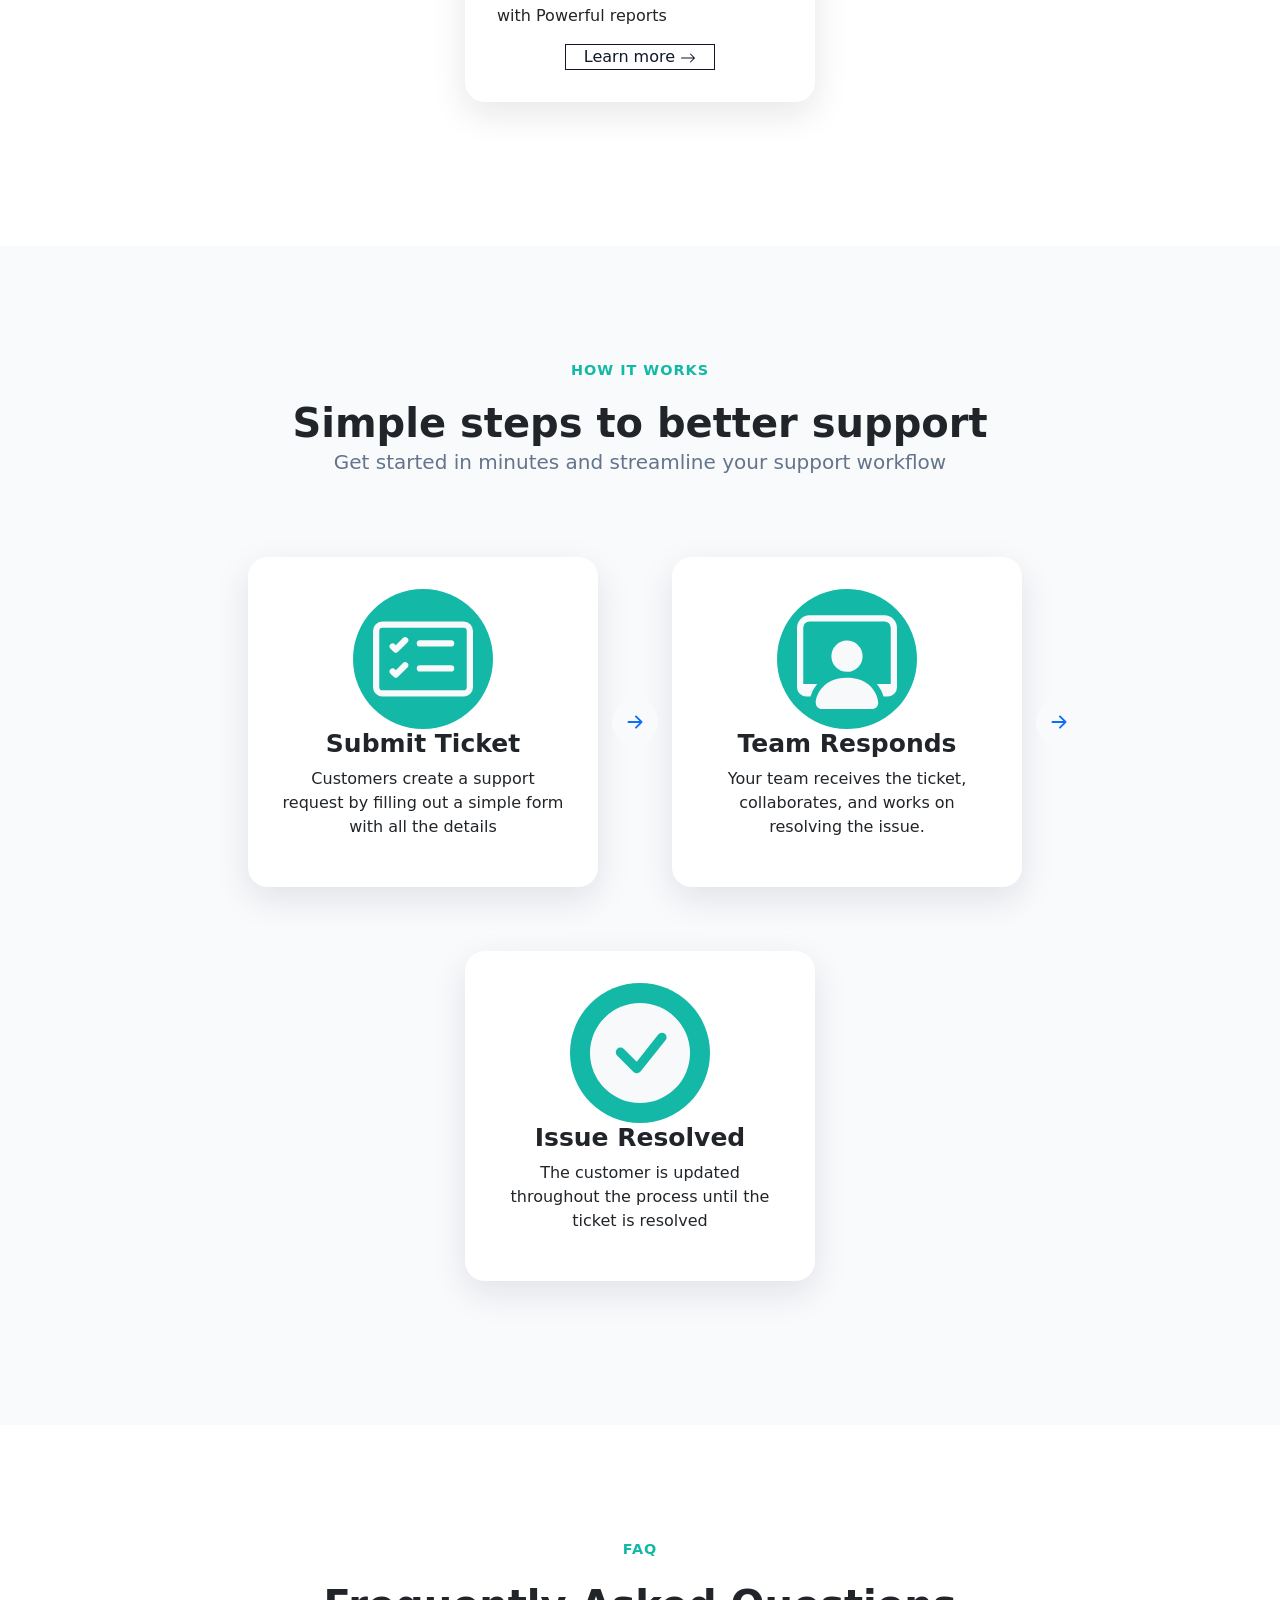
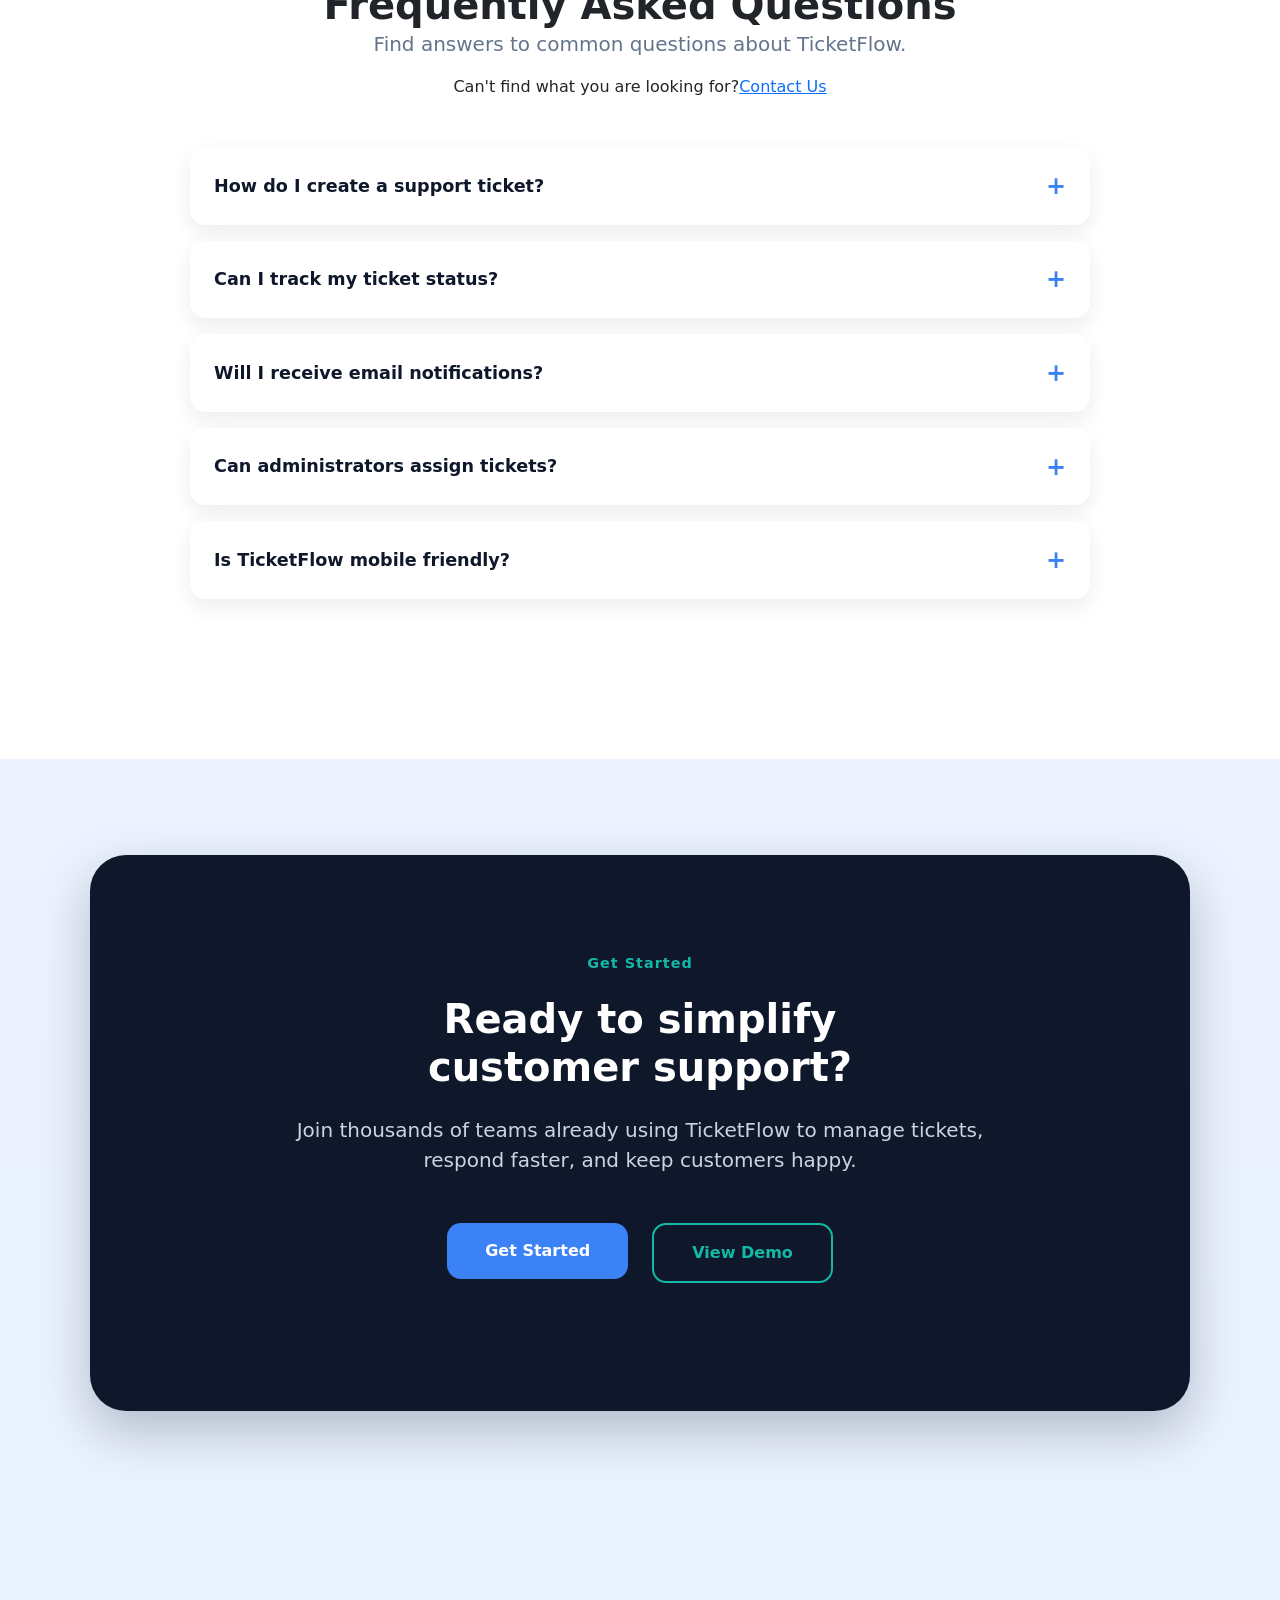
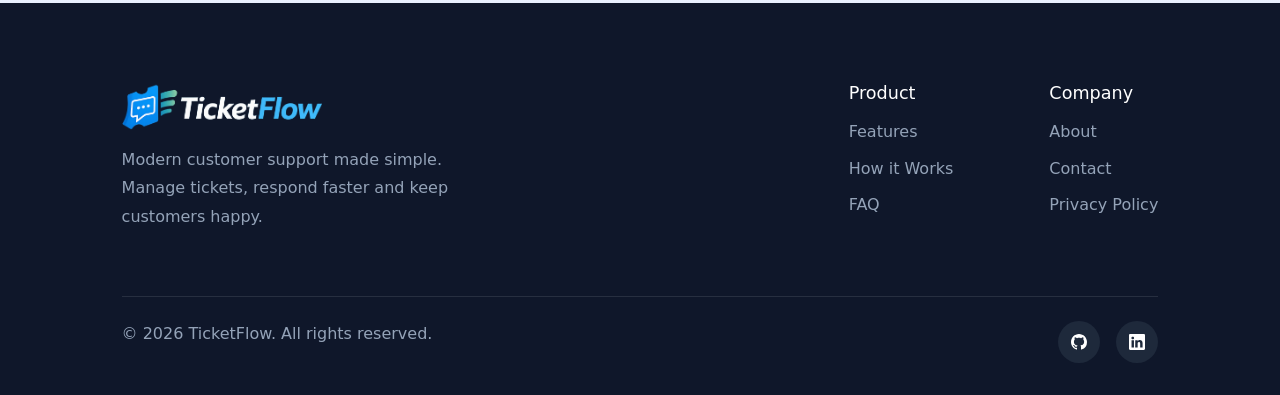
==== commit 2601110d: "homepage adjustments" ====
--- a/index.html
+++ b/index.html
@@ -47,19 +47,19 @@
                 </div>
             </div>
             <div class="hero-right">
-                <img src="./dash mpck.png" alt="img" class="dash" width="400" >
+                <img src="./dashboard.png" alt="img" class="dash" >
             </div>
         </section>
 
         <section class="features section" id="features">
-            <div class="container">
+            <div class="page-container">
             <header class="section-header">
                 <h5 class="section-tag">FEATURES</h5>
                 <h3 class="section-title">Everything you need to deliver exceptional support</h3>
                 <p class="section-subtitle">Powerful features that help you manage tickets, track progress, and keep your customers happy.</p>
             </header>
             <div class="cards">
-                <article class="card">
+                <article class="features-card">
                     <div class="icon-box teal">
                         <svg xmlns="http://www.w3.org/2000/svg" width="26" height="26" fill="currentColor" class="bi bi-ticket-detailed" 
                         viewBox="0 0 16 16">
@@ -74,7 +74,7 @@
                     </svg></button>
                 </article>
 
-                <article class="card">
+                <article class="features-card">
                     <div class="icon-box blue">
                         <svg xmlns="http://www.w3.org/2000/svg" width="24" height="24" viewBox="0 0 24 24" fill="none" stroke="#ffff" stroke-width="1.5" stroke-linecap="round" stroke-linejoin="round" class="lucide lucide-chart-line-icon lucide-chart-line"><path d="M3 3v16a2 2 0 0 0 2 2h16"/><path d="m19 9-5 5-4-4-3 3"/></svg>
                     </div>
@@ -85,7 +85,7 @@
                     </svg></button>
                 </article>
 
-                <article class="card">
+                <article class="features-card">
                     <div class="icon-box dark">
                      <svg xmlns="http://www.w3.org/2000/svg" width="24" height="24" viewBox="0 0 24 24" fill="none" stroke="#ffff" stroke-width="1.5" stroke-linecap="round" stroke-linejoin="round" class="lucide lucide-layout-dashboard-icon lucide-layout-dashboard"><rect width="7" height="9" x="3" y="3" rx="1"/><rect width="7" height="5" x="14" y="3" rx="1"/><rect width="7" height="9" x="14" y="12" rx="1"/><rect width="7" height="5" x="3" y="16" rx="1"/></svg>  
                     </div>
@@ -99,14 +99,14 @@
             </div>
         </section>
         <section class="how section" id="how">
-            <div class="container">
+            <div class="page-container">
             <header class="section-header"> 
                 <h5 class="section-tag">HOW IT WORKS</h5>
                 <h3 class="section-title">Simple steps to better support</h3>
                 <p class="section-subtitle">Get started in minutes and streamline your support workflow</p>
             </header>
             <article class="cards">
-                <div class="card">
+                <div class="how-card">
                     <div class="sub-ticket">
                         <svg xmlns="http://www.w3.org/2000/svg" width="100" height="100" fill="currentColor" class="bi bi-card-checklist text-light" viewBox="0 0 16 16">
                         <path d="M14.5 3a.5.5 0 0 1 .5.5v9a.5.5 0 0 1-.5.5h-13a.5.5 0 0 1-.5-.5v-9a.5.5 0 0 1 .5-.5zm-13-1A1.5 1.5 0 0 0 0 3.5v9A1.5 1.5 0 0 0 1.5 14h13a1.5 1.5 0 0 0 1.5-1.5v-9A1.5 1.5 0 0 0 14.5 2z"/>
@@ -126,7 +126,7 @@
                     </span>
                 </div>
 
-                <div class="card">
+                <div class="how-card">
                     <div class="sub-ticket">
                         <svg xmlns="http://www.w3.org/2000/svg" width="100" height="100" fill="currentColor" class="bi bi-person-workspace text-light" viewBox="0 0 16 16">
                         <path d="M4 16s-1 0-1-1 1-4 5-4 5 3 5 4-1 1-1 1zm4-5.95a2.5 2.5 0 1 0 0-5 2.5 2.5 0 0 0 0 5"/>
@@ -145,7 +145,7 @@
                         </svg>
                     </span>
                 </div>
-                <div class="card">
+                <div class="how-card">
                     <div class="sub-ticket">
                         <svg xmlns="http://www.w3.org/2000/svg" width="100" height="100" fill="currentColor" class="bi bi-check-circle-fill text-light" viewBox="0 0 16 16">
                         <path d="M16 8A8 8 0 1 1 0 8a8 8 0 0 1 16 0m-3.97-3.03a.75.75 0 0 0-1.08.022L7.477 9.417 5.384 7.323a.75.75 0 0 0-1.06 1.06L6.97 11.03a.75.75 0 0 0 1.079-.02l3.992-4.99a.75.75 0 0 0-.01-1.05z"/>
@@ -158,7 +158,7 @@
             </article>
             </div>
         </section>
-        <section class="faq-section section">
+        <section class="faq-section section" id="faq">
             <div class="container">
             <div class="section-header">
                 <p class="section-tag">FAQ</p>
@@ -272,7 +272,7 @@
             </div>
         </section>
         <footer class="footer">
-            <div class="container">
+            <div class="page-container">
             <div class="footer-container">
 
                 <div class="footer-brand">
--- a/style.css
+++ b/style.css
@@ -119,6 +119,7 @@
 .hero{
     line-height: 2pc;
     padding: 5rem 4rem;
+    margin-bottom: -4rem;
     display:flex;
     justify-content: center;
     align-items:center; 
@@ -130,23 +131,22 @@
     max-width:550px;
     width:100%;
 }
-.hero-right{
+/* .hero-right{
     flex: 1;
     display: flex;
     justify-content: center;
-}
+} */
 .dash{
-    width: 550px;
+    width: 700px;
     max-width: 100%;
     border-radius: 15px;
-    box-shadow: 0 15px 35px rgba(0,0,0,.15);
+    box-shadow: 0 30px 60px rgba(15,23,42,0.22);
     animation: fadeUp 0.8s ease forwards;
     opacity: 0;
     animation-delay:0.3s ;
 
-}
-
-
+
+}
 .hero h1{
     font-size: clamp(2.5rem, 6vw, 3.5rem);
     font-weight: 700;
@@ -237,26 +237,60 @@
     margin-top: 3rem;
     animation: fadeUp 0.8s ease forwards;
 }
-.card{
+.features-card{
     width:100%;
     max-width:350px;
     padding: 2rem;
     margin: 2rem ;
     box-shadow:0 12px 35px rgba(15,23,42,.10);
     display: flex;
+    flex-direction: column;
     justify-content: center;
     align-items:center;
     border-radius: 20px;
-
-
-}
-.card{
+    background: #fff;
     transition:.3s ease;
-}
-
-.card:hover{
+
+
+}
+.features-card:hover{
     transform:translateY(-8px);
     box-shadow:0 20px 40px rgba(15,23,42,.12);
+}
+.features{
+    background:#fff;
+}
+
+.how{
+    background:#F8FAFC;
+}
+
+.faq-section{
+    background:#fff;
+}
+.how-card{
+    width:100%;
+    max-width:350px;
+    padding: 2rem;
+    margin: 2rem ;
+    box-shadow:0 12px 35px rgba(15,23,42,.10);
+    display: flex;
+    flex-direction: column;
+    justify-content: center;
+    align-items:center;
+    border-radius: 20px;
+    background: #fff;
+    transition:.3s ease;
+
+
+}
+.how-card:hover{
+    transform:translateY(-8px);
+    box-shadow:0 20px 40px rgba(15,23,42,.12);
+}
+
+.how{
+    background:#F8FAFC;
 }
 .icon-box{
 width:64px;
@@ -644,7 +678,7 @@
     transform:translateY(-4px);
 }
 
-.container{
+.page-container{
     width:min(1200px,90%);
     margin:auto;
 }
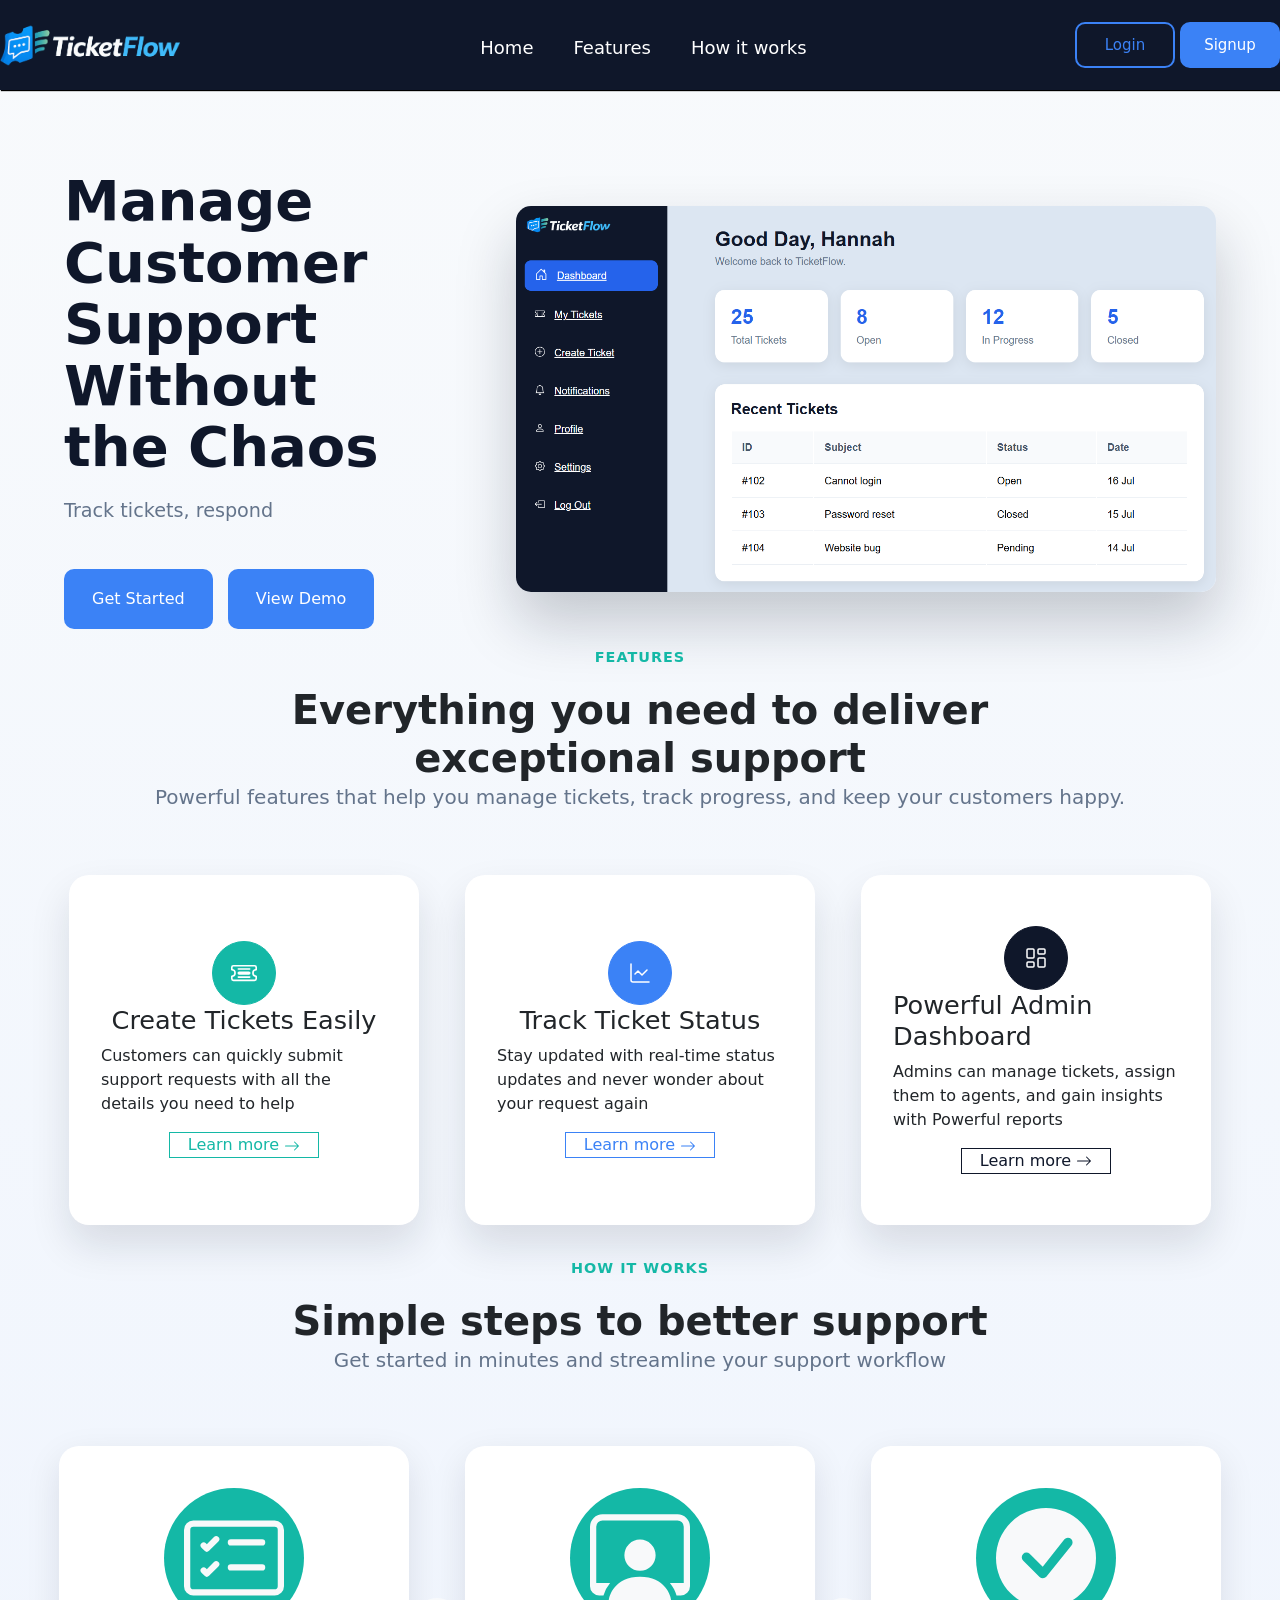
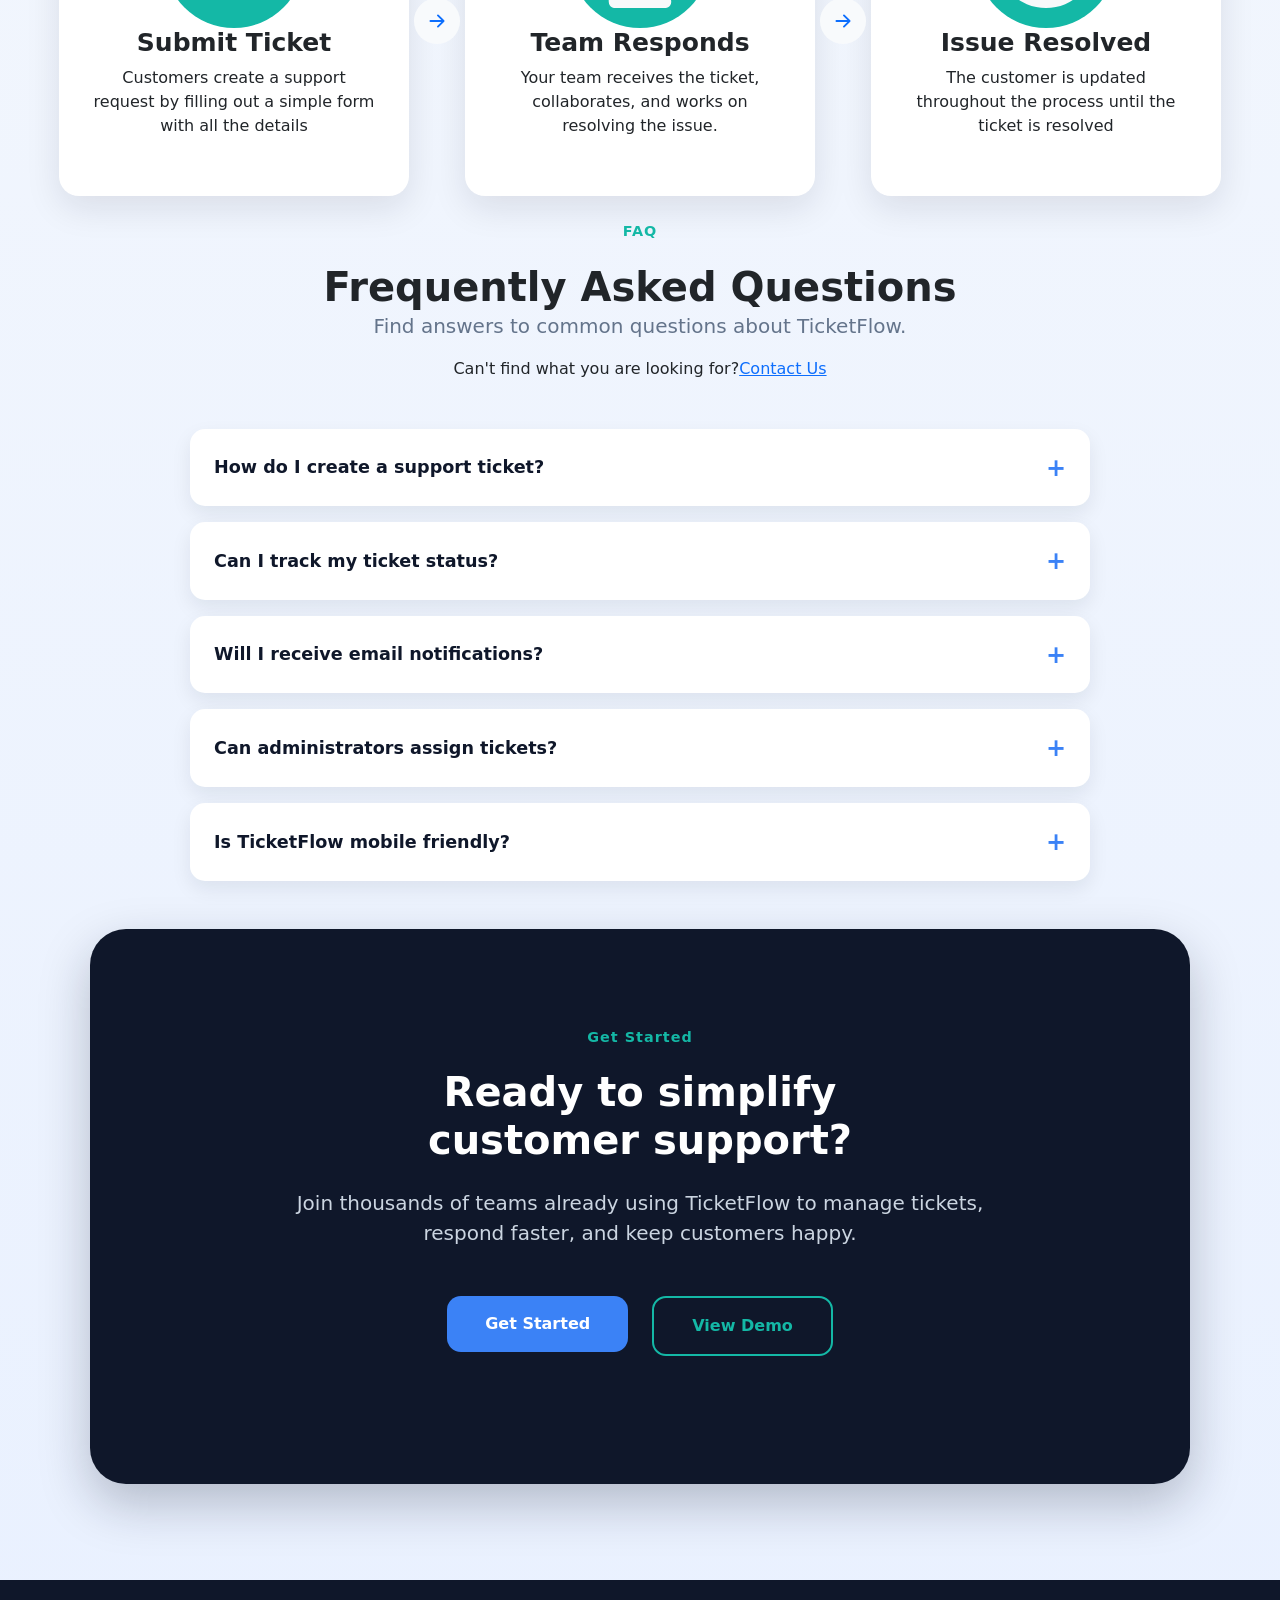
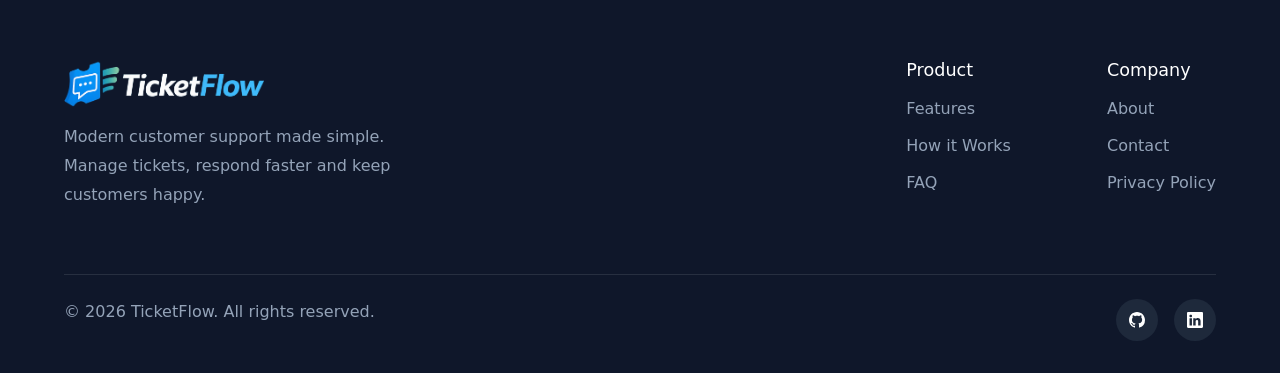
==== commit eaea4139: "Initial commit - working ticket system" ====
--- a/index.html
+++ b/index.html
@@ -29,8 +29,8 @@
             </ul>
         </div>
         <div class="reg">
-            <button class="login"><a href="./login.html">Login</a></button>
-            <button class="signup"><a href="">Signup</a></button>
+            <button class="login"><a href="./login.php">Login</a></button>
+            <button class="signup"><a href="./signup.php">Signup</a></button>
         </div>
     </nav>
     <main class="body">
@@ -41,7 +41,7 @@
                 <p id="typing-text"></p>
 
                 <div class="hero-btns">
-                    <a href="./login.html"><button class="herobtn">Get Started
+                    <a href="./login.php"><button class="herobtn">Get Started
                     </button></a>
                     <button class="herobtn">View Demo</button>
                 </div>
@@ -258,7 +258,7 @@
                 </p>
 
                 <div class="cta-buttons">
-                    <a href="./login.html">
+                    <a href="./login.php">
                     <button class="cta-btn primary">
                         Get Started 
                     </button>
--- a/style.css
+++ b/style.css
@@ -233,15 +233,15 @@
     display: flex;
     justify-content: center;
     align-items: center;
-    flex-wrap: wrap;
+    /* flex-wrap: wrap; */
     margin-top: 3rem;
     animation: fadeUp 0.8s ease forwards;
 }
-.features-card{
+.features-card, .how-card{
     width:100%;
     max-width:350px;
     padding: 2rem;
-    margin: 2rem ;
+    margin: 23px;
     box-shadow:0 12px 35px rgba(15,23,42,.10);
     display: flex;
     flex-direction: column;
@@ -250,48 +250,21 @@
     border-radius: 20px;
     background: #fff;
     transition:.3s ease;
-
-
-}
-.features-card:hover{
+    height: 350px;
+
+
+}
+.features-card, .how-card:hover{
     transform:translateY(-8px);
     box-shadow:0 20px 40px rgba(15,23,42,.12);
-}
-.features{
-    background:#fff;
-}
-
-.how{
-    background:#F8FAFC;
-}
-
-.faq-section{
-    background:#fff;
-}
-.how-card{
-    width:100%;
-    max-width:350px;
-    padding: 2rem;
-    margin: 2rem ;
-    box-shadow:0 12px 35px rgba(15,23,42,.10);
-    display: flex;
-    flex-direction: column;
-    justify-content: center;
-    align-items:center;
-    border-radius: 20px;
-    background: #fff;
-    transition:.3s ease;
-
-
 }
 .how-card:hover{
     transform:translateY(-8px);
     box-shadow:0 20px 40px rgba(15,23,42,.12);
 }
 
-.how{
-    background:#F8FAFC;
-}
+
+
 .icon-box{
 width:64px;
 height:64px;
@@ -313,7 +286,7 @@
     color: #FFFF;
     font-weight: 900;
 }
-.card h3{
+.features-card h3, .how-card h3{
     font-size: clamp(1.4rem, 2vw, 2rem);
 }
 .learn-more{
@@ -472,14 +445,8 @@
 .faq-item.active .icon{
     transform:rotate(45deg);
 }
-.features,
-.how,
-.faq-section{
-    padding:7rem 2rem;
-}
-.cta{
-    padding:6rem 2rem;
-}
+
+
 
 .cta-content{
     max-width:1100px;
@@ -678,10 +645,10 @@
     transform:translateY(-4px);
 }
 
-.page-container{
-    width:min(1200px,90%);
+/* .page-container{
+    width:1200px;
     margin:auto;
-}
+} */
 @media (max-width:980px) {
    
     .nav-links, .reg{
@@ -747,6 +714,11 @@
    .navbar{
     padding:0 1rem;
    }
-
-   
+   .cards{
+    flex-wrap:wrap;
+    }
+
+
+
+
 } 
